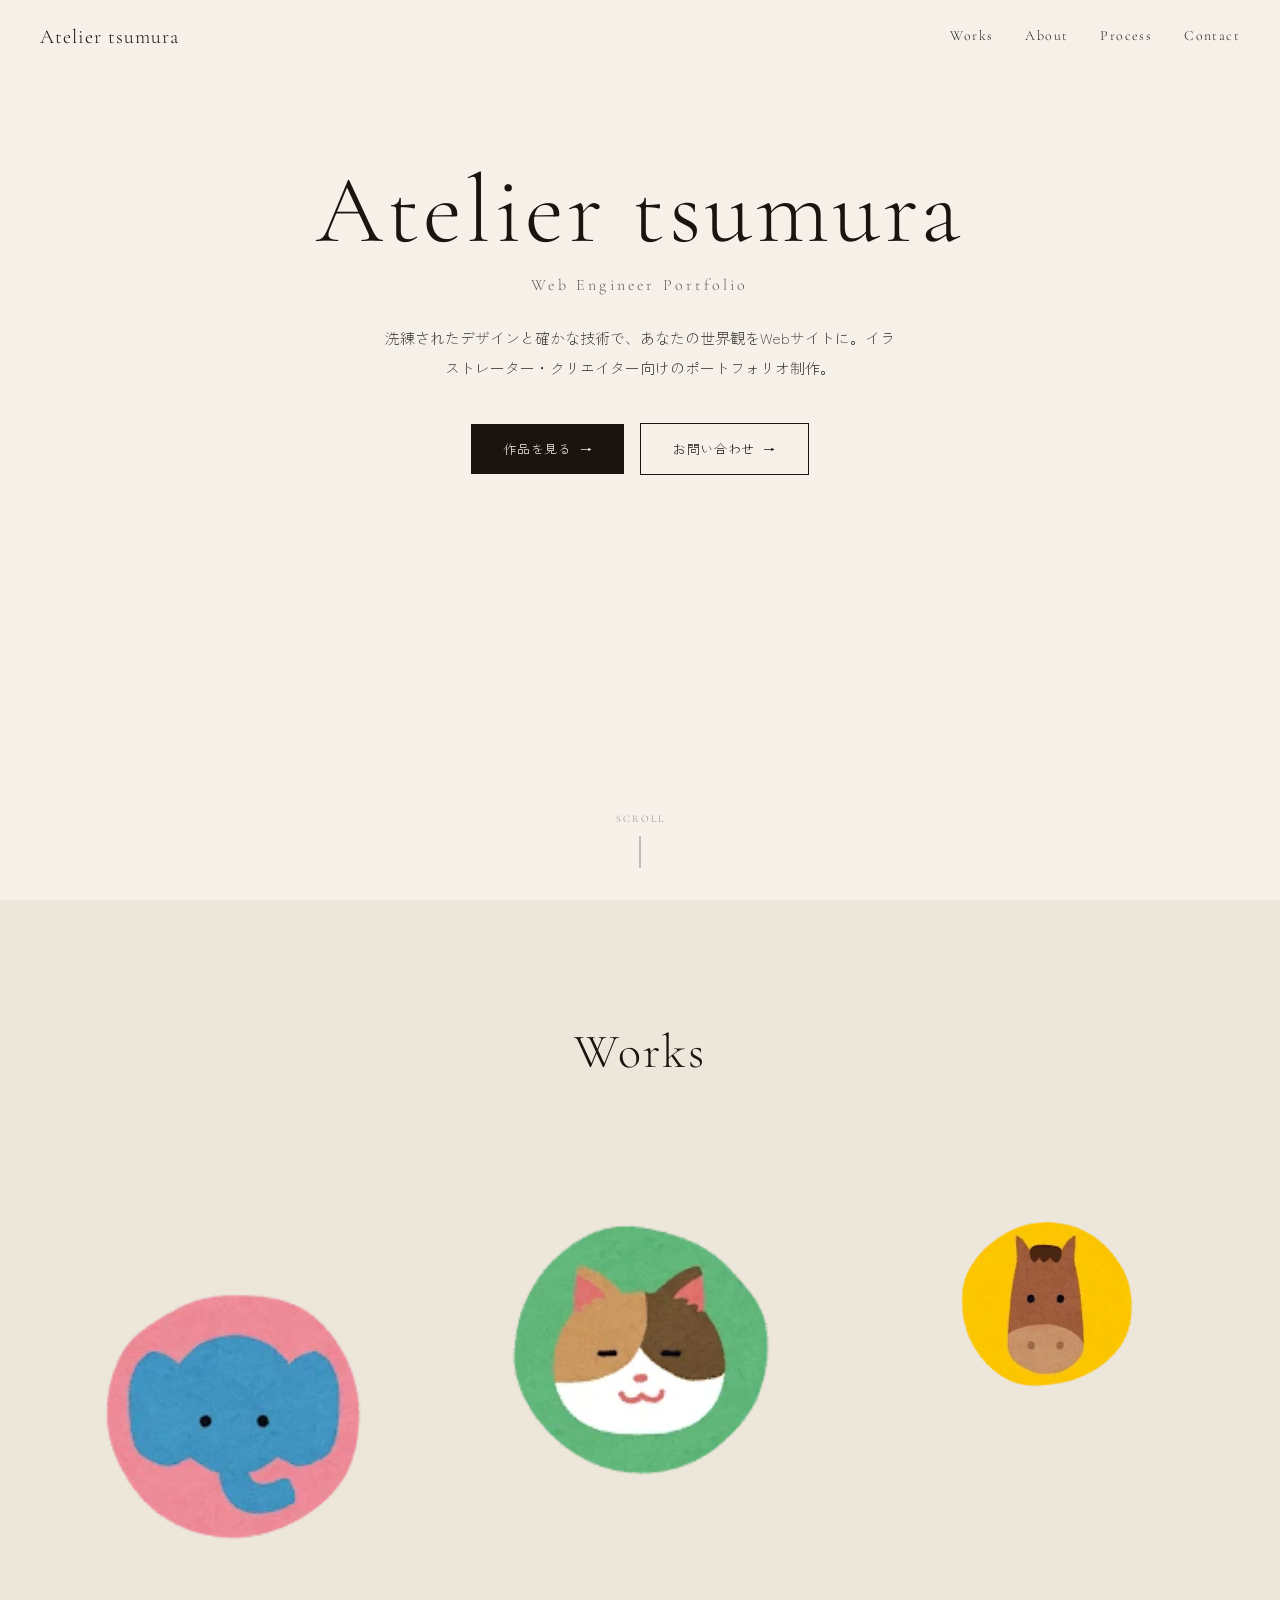
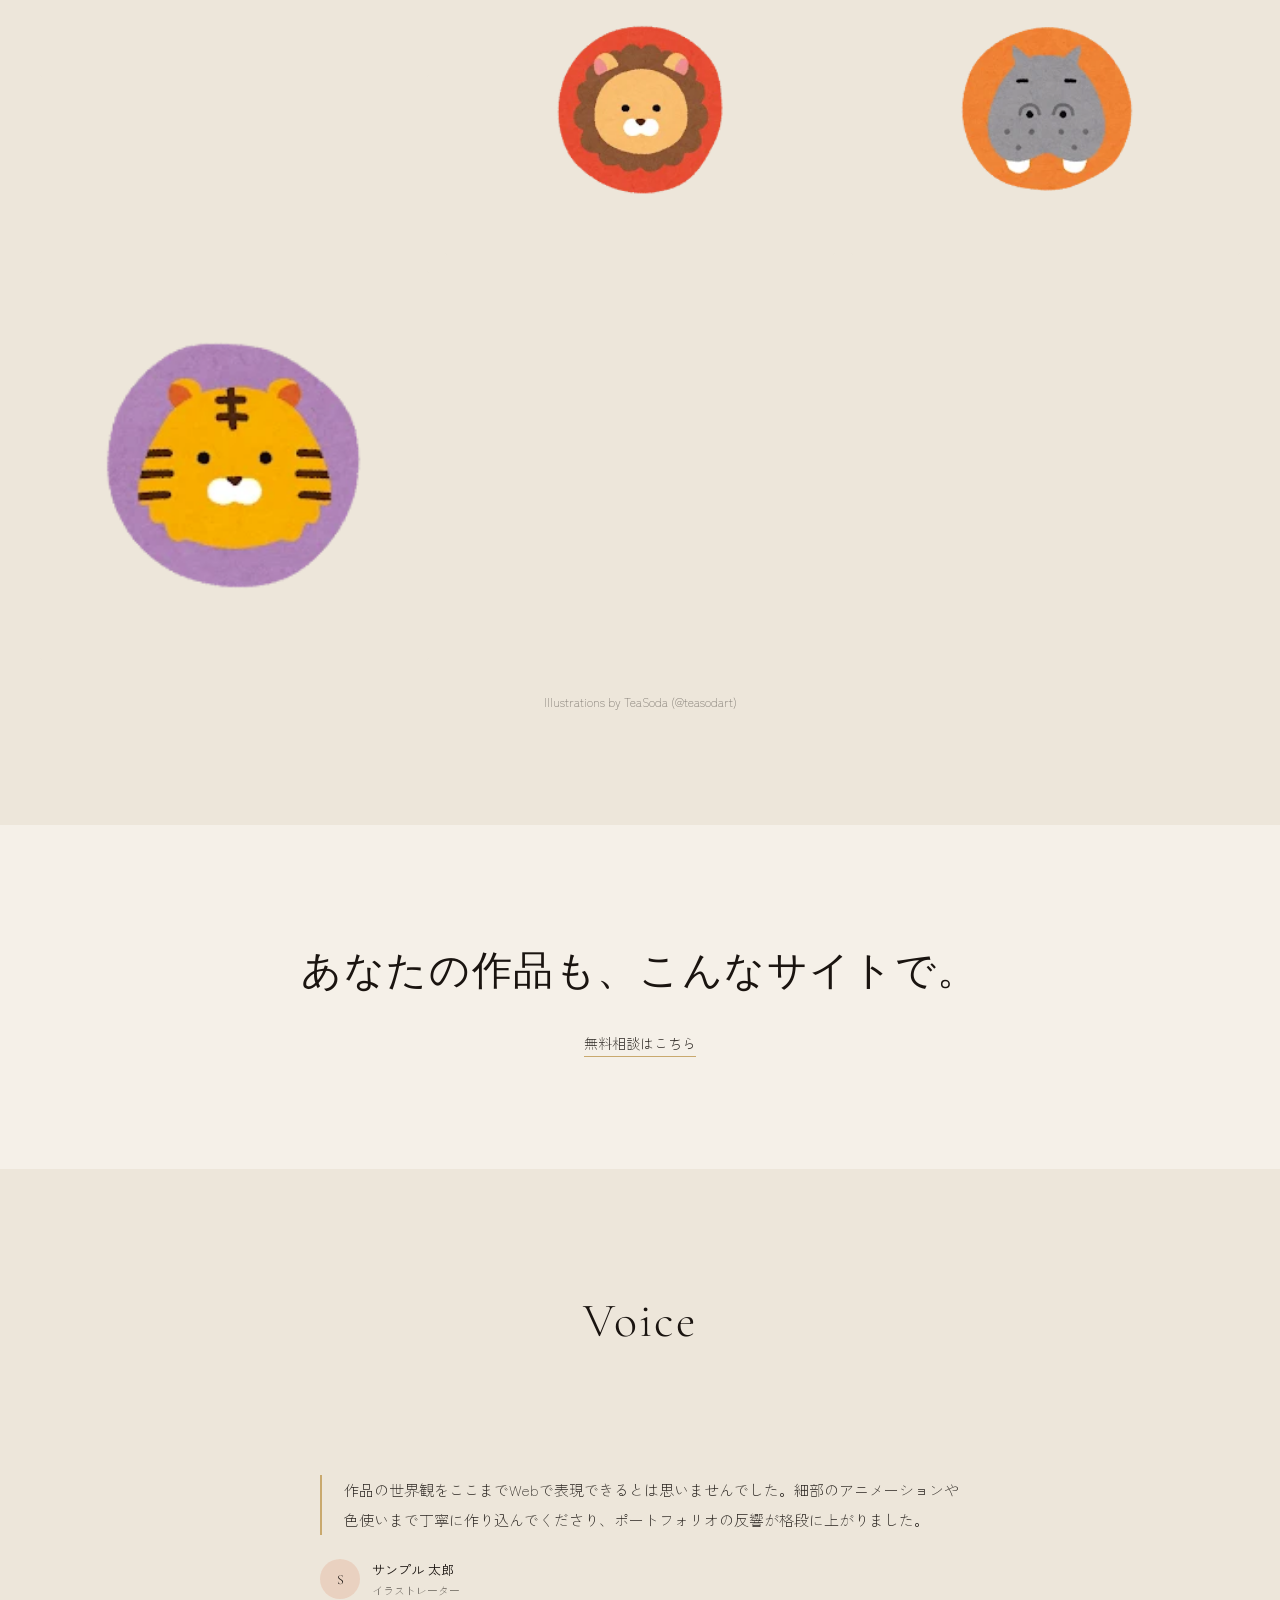
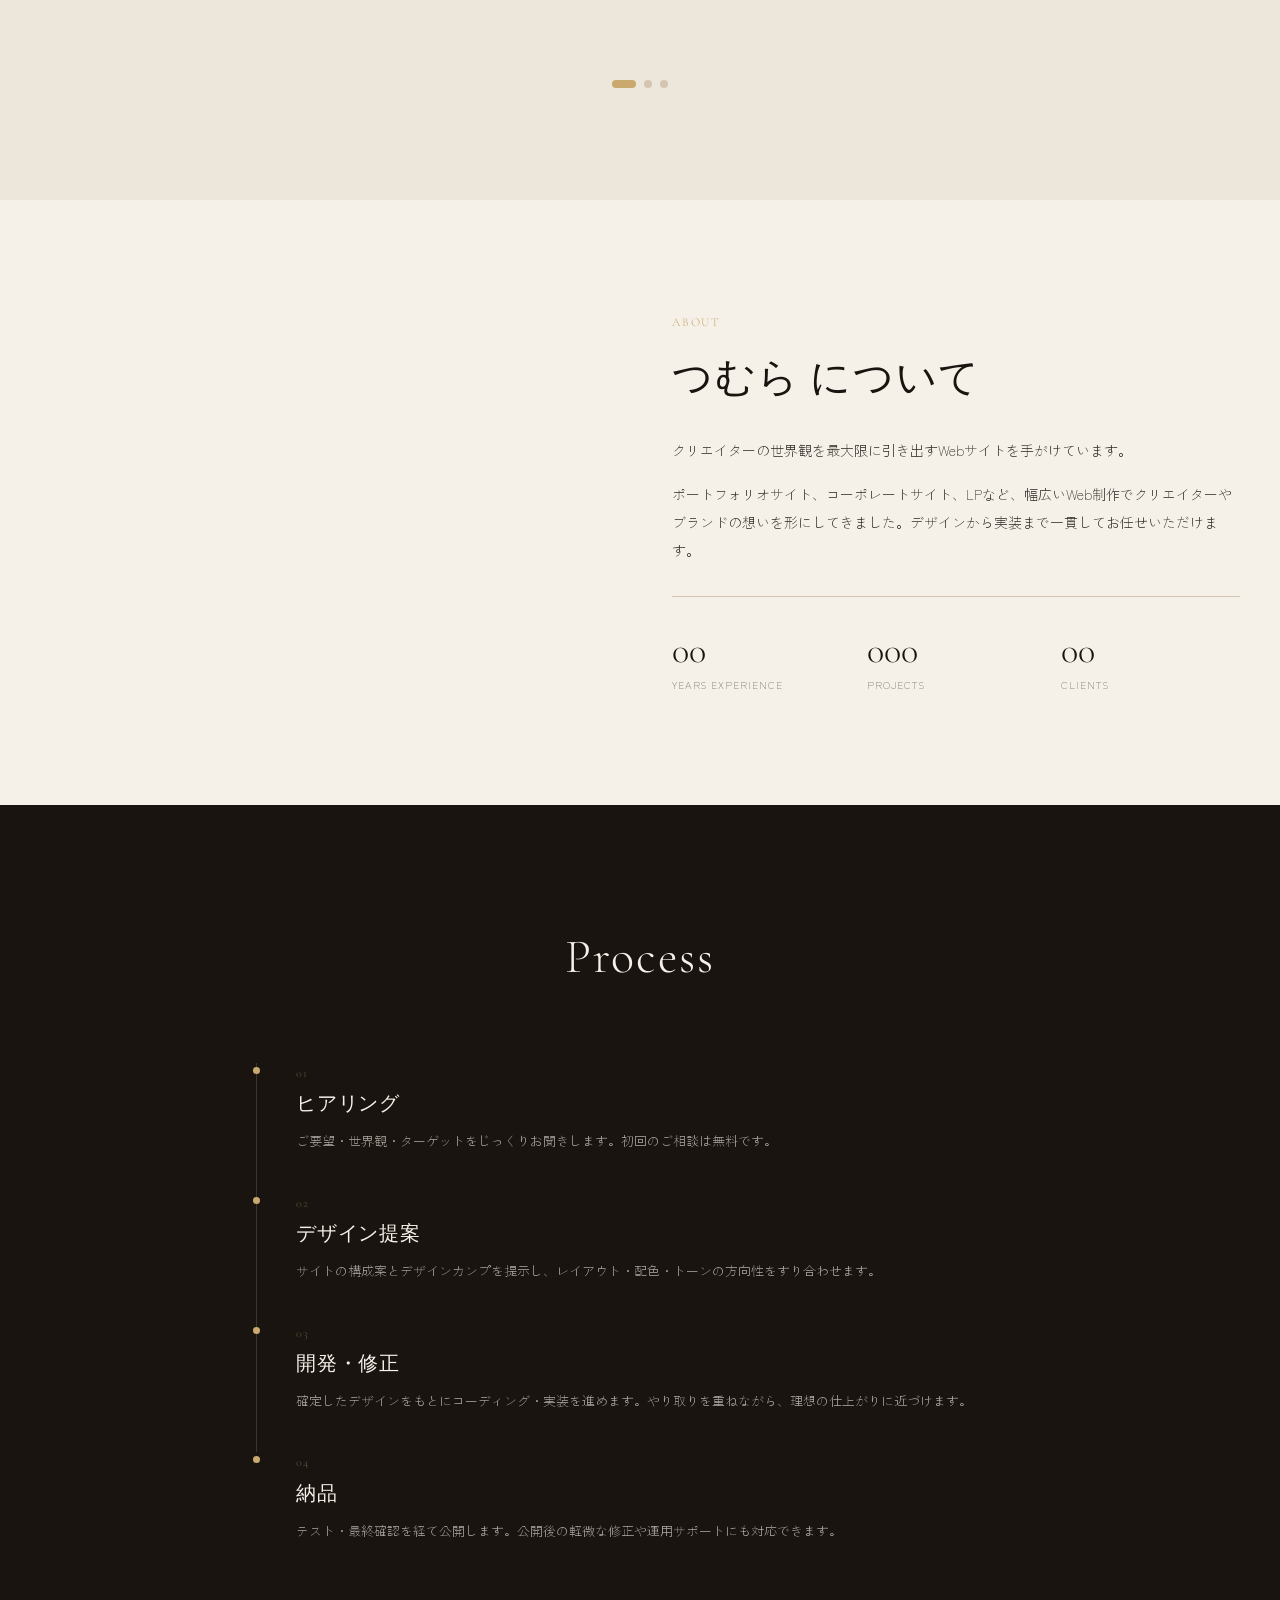
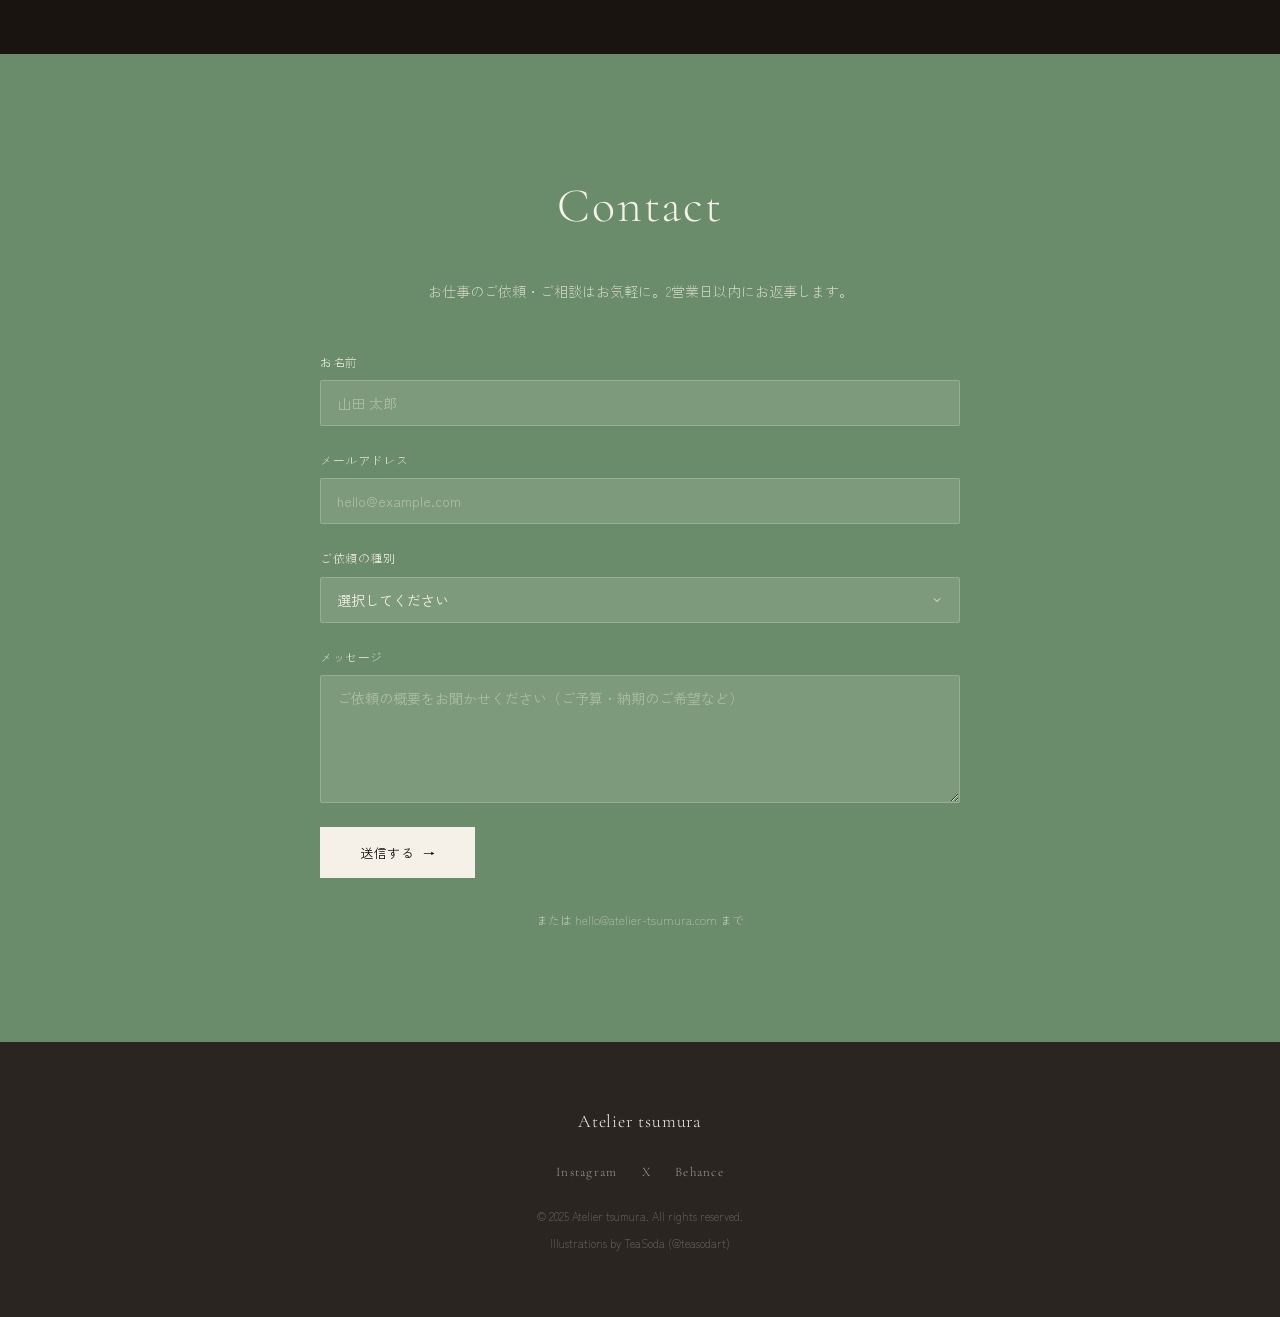
==== sites/atelier-tsumura/index.html @ ee9b73f9 "Replace images with animal illustrations and improve cursor visibility - Rename all images with anim" ====
<!DOCTYPE html>
<html lang="ja">
<head>
  <meta charset="UTF-8">
  <meta name="viewport" content="width=device-width, initial-scale=1.0">
  <title>Atelier tsumura | Web Engineer つむら ポートフォリオ</title>
  <meta name="description" content="洗練されたデザインと確かな技術で、あなたの世界観をWebサイトに。イラストレーター・クリエイター向けのポートフォリオサイト制作。">
  <link rel="stylesheet" href="css/style.css">
  <link rel="stylesheet" href="css/animations.css">
</head>
<body>

  <!-- ========================================
       Custom Cursor
       ======================================== -->
  <div class="custom-cursor default" id="customCursor" aria-hidden="true">
    <span class="custom-cursor-text" id="cursorText"></span>
  </div>

  <!-- ========================================
       Header
       ======================================== -->
  <header class="header" id="header">
    <div class="header-inner">
      <a href="#" class="header-logo magnetic-btn">Atelier tsumura</a>

      <nav class="header-nav" aria-label="メインナビゲーション">
        <a href="#works" class="nav-link magnetic-btn">Works</a>
        <a href="#about" class="nav-link magnetic-btn">About</a>
        <a href="#process" class="nav-link magnetic-btn">Process</a>
        <a href="#contact" class="nav-link magnetic-btn">Contact</a>
      </nav>

      <button class="mobile-menu-btn" id="mobileMenuBtn" aria-label="メニューを開く" aria-expanded="false">
        <span></span>
        <span></span>
        <span></span>
      </button>
    </div>

    <div class="scroll-progress" id="scrollProgress"></div>
  </header>

  <!-- Mobile Menu -->
  <div class="mobile-menu" id="mobileMenu" role="dialog" aria-label="モバイルメニュー">
    <a href="#works" class="mobile-menu-link">Works</a>
    <a href="#about" class="mobile-menu-link">About</a>
    <a href="#process" class="mobile-menu-link">Process</a>
    <a href="#contact" class="mobile-menu-link">Contact</a>
  </div>

  <!-- ========================================
       Main Content
       ======================================== -->
  <main>

    <!-- Hero Section -->
    <section class="hero" id="hero">
      <div class="hero-content">
        <h1 class="hero-title split-text" data-split="char">Atelier tsumura</h1>
        <p class="hero-subtitle scroll-reveal reveal-up" data-delay="200">Web Engineer Portfolio</p>
        <p class="hero-description scroll-reveal reveal-up" data-delay="300">
          洗練されたデザインと確かな技術で、あなたの世界観をWebサイトに。イラストレーター・クリエイター向けのポートフォリオ制作。
        </p>
        <div class="hero-cta scroll-reveal reveal-up" data-delay="400">
          <a href="#works" class="btn-primary magnetic-btn">
            <span>作品を見る</span>
            <span class="btn-arrow">→</span>
          </a>
          <a href="#contact" class="btn-secondary magnetic-btn">
            <span>お問い合わせ</span>
            <span class="btn-arrow">→</span>
          </a>
        </div>
      </div>

      <div class="hero-grid">
        <div class="hero-grid-item curtain-reveal" data-parallax="-0.15">
          <div class="curtain"></div>
          <img src="images/animal_hitoyasumi.webp" alt="ぶた" width="600" height="800" fetchpriority="high">
        </div>
        <div class="hero-grid-item curtain-reveal" data-parallax="0.1">
          <div class="curtain"></div>
          <img src="images/animal_embu.webp" alt="くま" width="600" height="600" fetchpriority="high">
        </div>
        <div class="hero-grid-item curtain-reveal" data-parallax="0.1">
          <div class="curtain"></div>
          <img src="images/animal_tomare.webp" alt="いぬ" width="600" height="600" loading="lazy" decoding="async">
        </div>
        <div class="hero-grid-item curtain-reveal" data-parallax="-0.15">
          <div class="curtain"></div>
          <img src="images/animal_aglaonema.webp" alt="ねこ" width="600" height="800" loading="lazy" decoding="async">
        </div>
      </div>

      <div class="scroll-indicator" aria-hidden="true">
        <span class="scroll-indicator-text">Scroll</span>
        <div class="scroll-indicator-line"></div>
      </div>
    </section>

    <!-- Works Section -->
    <section class="works" id="works">
      <div class="works-inner">
        <h2 class="section-title split-text" data-split="char">Works</h2>

        <div class="works-grid">
          <div class="work-card scroll-reveal reveal-up" data-cursor="View" data-work="zou">
            <img class="work-card-image" src="images/animal_akahata.webp" alt="ぞう - イラスト" width="600" height="800" loading="lazy" decoding="async">
            <div class="work-card-overlay">
              <h3 class="work-card-title">ぞう</h3>
              <p class="work-card-category">イラスト</p>
            </div>
          </div>

          <div class="work-card scroll-reveal reveal-up" data-delay="100" data-cursor="View" data-work="neko">
            <img class="work-card-image" src="images/animal_aglaonema.webp" alt="ねこ - イラスト" width="600" height="600" loading="lazy" decoding="async">
            <div class="work-card-overlay">
              <h3 class="work-card-title">ねこ</h3>
              <p class="work-card-category">イラスト</p>
            </div>
          </div>

          <div class="work-card scroll-reveal reveal-up" data-delay="200" data-cursor="View" data-work="uma">
            <img class="work-card-image" src="images/animal_unplugged.webp" alt="うま - イラスト" width="600" height="600" loading="lazy" decoding="async">
            <div class="work-card-overlay">
              <h3 class="work-card-title">うま</h3>
              <p class="work-card-category">イラスト</p>
            </div>
          </div>

          <div class="work-card scroll-reveal reveal-up" data-delay="100" data-cursor="View" data-work="lion">
            <img class="work-card-image" src="images/animal_guitar-crash.webp" alt="ライオン - イラスト" width="800" height="600" loading="lazy" decoding="async">
            <div class="work-card-overlay">
              <h3 class="work-card-title">ライオン</h3>
              <p class="work-card-category">イラスト</p>
            </div>
          </div>

          <div class="work-card scroll-reveal reveal-up" data-delay="200" data-cursor="View" data-work="kaba">
            <img class="work-card-image" src="images/animal_kumorinochi.webp" alt="かば - イラスト" width="800" height="600" loading="lazy" decoding="async">
            <div class="work-card-overlay">
              <h3 class="work-card-title">かば</h3>
              <p class="work-card-category">イラスト</p>
            </div>
          </div>

          <div class="work-card scroll-reveal reveal-up" data-delay="300" data-cursor="View" data-work="tora">
            <img class="work-card-image" src="images/animal_koiwazurai.webp" alt="とら - イラスト" width="600" height="600" loading="lazy" decoding="async">
            <div class="work-card-overlay">
              <h3 class="work-card-title">とら</h3>
              <p class="work-card-category">イラスト</p>
            </div>
          </div>
        </div>

        <p class="works-credit">
          Illustrations by <a href="https://x.com/teasodart" target="_blank" rel="noopener noreferrer">TeaSoda (@teasodart)</a>
        </p>
      </div>
    </section>

    <!-- Inline CTA -->
    <section class="inline-cta">
      <div class="parallax-element" data-parallax="-0.1">
        <p class="inline-cta-text split-text" data-split="char">あなたの作品も、こんなサイトで。</p>
        <a href="#contact" class="inline-cta-link magnetic-btn">無料相談はこちら</a>
      </div>
    </section>

    <!-- Testimonials Section -->
    <section class="testimonials">
      <div class="testimonials-inner">
        <h2 class="section-title split-text" data-split="char">Voice</h2>

        <div class="testimonials-carousel" role="tablist" aria-label="お客さまの声">
          <div class="testimonials-track" id="testimonialsTrack">

            <div class="testimonial-slide" role="tabpanel">
              <div class="testimonial-card">
                <blockquote class="testimonial-quote">
                  作品の世界観をここまでWebで表現できるとは思いませんでした。細部のアニメーションや色使いまで丁寧に作り込んでくださり、ポートフォリオの反響が格段に上がりました。
                </blockquote>
                <div class="testimonial-author">
                  <div class="testimonial-avatar blush">S</div>
                  <div>
                    <p class="testimonial-name">サンプル 太郎</p>
                    <p class="testimonial-role">イラストレーター</p>
                  </div>
                </div>
              </div>
            </div>

            <div class="testimonial-slide" role="tabpanel">
              <div class="testimonial-card">
                <blockquote class="testimonial-quote">
                  こちらの漠然としたイメージを汲み取って、期待以上のサイトに仕上げていただきました。公開後すぐにSNSで話題になり、新規のお仕事の問い合わせが増えました。
                </blockquote>
                <div class="testimonial-author">
                  <div class="testimonial-avatar sage">S</div>
                  <div>
                    <p class="testimonial-name">サンプル 花子</p>
                    <p class="testimonial-role">デザイナー</p>
                  </div>
                </div>
              </div>
            </div>

            <div class="testimonial-slide" role="tabpanel">
              <div class="testimonial-card">
                <blockquote class="testimonial-quote">
                  技術的なことがわからない私にも、わかりやすく丁寧に進めてくださいました。レスポンシブ対応やSEOまで考慮されていて、安心してお任せできました。
                </blockquote>
                <div class="testimonial-author">
                  <div class="testimonial-avatar dust">S</div>
                  <div>
                    <p class="testimonial-name">サンプル 次郎</p>
                    <p class="testimonial-role">イラストレーター</p>
                  </div>
                </div>
              </div>
            </div>

          </div>
        </div>

        <div class="testimonials-dots" id="testimonialsDots">
          <button class="testimonials-dot active" data-index="0" aria-label="スライド 1"></button>
          <button class="testimonials-dot" data-index="1" aria-label="スライド 2"></button>
          <button class="testimonials-dot" data-index="2" aria-label="スライド 3"></button>
        </div>
      </div>
    </section>

    <!-- About Section -->
    <section class="about" id="about">
      <div class="about-inner">
        <div class="about-image-wrapper curtain-reveal">
          <div class="curtain"></div>
          <img src="images/animal_hitoyasumi.webp" alt="ぶた - プロフィール" width="600" height="800" loading="lazy" decoding="async">
        </div>

        <div class="about-text-content">
          <p class="about-label scroll-reveal reveal-up">About</p>
          <h2 class="about-heading split-text" data-split="char">つむら について</h2>
          <p class="about-text scroll-reveal reveal-up" data-delay="100">
            クリエイターの世界観を最大限に引き出すWebサイトを手がけています。
          </p>
          <p class="about-text scroll-reveal reveal-up" data-delay="200">
            ポートフォリオサイト、コーポレートサイト、LPなど、幅広いWeb制作でクリエイターやブランドの想いを形にしてきました。デザインから実装まで一貫してお任せいただけます。
          </p>

          <div class="about-stats scroll-reveal reveal-up" data-delay="300">
            <div class="stat">
              <p class="stat-number" data-count="8">00</p>
              <p class="stat-label">Years Experience</p>
            </div>
            <div class="stat">
              <p class="stat-number" data-count="140" data-suffix="+">000</p>
              <p class="stat-label">Projects</p>
            </div>
            <div class="stat">
              <p class="stat-number" data-count="30" data-suffix="+">00</p>
              <p class="stat-label">Clients</p>
            </div>
          </div>
        </div>
      </div>
    </section>

    <!-- Process Section -->
    <section class="process" id="process">
      <div class="process-inner">
        <h2 class="section-title split-text" data-split="char">Process</h2>

        <div class="process-timeline">
          <div class="process-step">
            <p class="process-step-number">01</p>
            <h3 class="process-step-title">ヒアリング</h3>
            <p class="process-step-text">ご要望・世界観・ターゲットをじっくりお聞きします。初回のご相談は無料です。</p>
          </div>

          <div class="process-step">
            <p class="process-step-number">02</p>
            <h3 class="process-step-title">デザイン提案</h3>
            <p class="process-step-text">サイトの構成案とデザインカンプを提示し、レイアウト・配色・トーンの方向性をすり合わせます。</p>
          </div>

          <div class="process-step">
            <p class="process-step-number">03</p>
            <h3 class="process-step-title">開発・修正</h3>
            <p class="process-step-text">確定したデザインをもとにコーディング・実装を進めます。やり取りを重ねながら、理想の仕上がりに近づけます。</p>
          </div>

          <div class="process-step">
            <p class="process-step-number">04</p>
            <h3 class="process-step-title">納品</h3>
            <p class="process-step-text">テスト・最終確認を経て公開します。公開後の軽微な修正や運用サポートにも対応できます。</p>
          </div>
        </div>
      </div>
    </section>

    <!-- Contact Section -->
    <section class="contact" id="contact">
      <div class="contact-inner">
        <h2 class="section-title split-text" data-split="char">Contact</h2>
        <p class="contact-subtitle scroll-reveal reveal-up">
          お仕事のご依頼・ご相談はお気軽に。2営業日以内にお返事します。
        </p>

        <form class="contact-form" id="contactForm" novalidate>
          <div class="form-group">
            <label class="form-label" for="name">お名前</label>
            <input class="form-input" type="text" id="name" name="name" placeholder="山田 太郎" required>
            <span class="form-error">お名前を入力してください</span>
          </div>

          <div class="form-group">
            <label class="form-label" for="email">メールアドレス</label>
            <input class="form-input" type="email" id="email" name="email" placeholder="hello@example.com" required>
            <span class="form-error">正しいメールアドレスを入力してください</span>
          </div>

          <div class="form-group">
            <label class="form-label" for="service">ご依頼の種別</label>
            <select class="form-select" id="service" name="service">
              <option value="">選択してください</option>
              <option value="portfolio">ポートフォリオサイト</option>
              <option value="corporate">コーポレートサイト</option>
              <option value="lp">LP制作</option>
              <option value="ec">ECサイト</option>
              <option value="renewal">既存サイトのリニューアル</option>
              <option value="other">その他</option>
            </select>
          </div>

          <div class="form-group">
            <label class="form-label" for="message">メッセージ</label>
            <textarea class="form-textarea" id="message" name="message" rows="5" placeholder="ご依頼の概要をお聞かせください（ご予算・納期のご希望など）"></textarea>
          </div>

          <button type="submit" class="form-submit magnetic-btn">
            <span>送信する</span>
            <span class="btn-arrow">→</span>
          </button>
        </form>

        <div class="form-success" id="formSuccess">
          <div class="form-success-icon">✓</div>
          <p class="form-success-title">ありがとうございます</p>
          <p class="form-success-text">メッセージを受け付けました。2営業日以内にご連絡いたします。</p>
        </div>

        <p class="contact-email">
          または <a href="mailto:hello@atelier-tsumura.com">hello@atelier-tsumura.com</a> まで
        </p>
      </div>
    </section>

  </main>

  <!-- ========================================
       Footer
       ======================================== -->
  <footer class="footer">
    <div class="footer-inner">
      <a href="#" class="footer-logo magnetic-btn">Atelier tsumura</a>

      <div class="footer-social">
        <a href="#" class="footer-social-link magnetic-btn" target="_blank" rel="noopener noreferrer">Instagram</a>
        <a href="#" class="footer-social-link magnetic-btn" target="_blank" rel="noopener noreferrer">X</a>
        <a href="#" class="footer-social-link magnetic-btn" target="_blank" rel="noopener noreferrer">Behance</a>
      </div>

      <div class="footer-bottom">
        <p>&copy; 2025 Atelier tsumura. All rights reserved.</p>
        <p class="footer-credit">Illustrations by <a href="https://x.com/teasodart" target="_blank" rel="noopener noreferrer">TeaSoda (@teasodart)</a></p>
      </div>
    </div>
  </footer>

  <!-- ========================================
       Mobile CTA
       ======================================== -->
  <div class="mobile-cta" id="mobileCta">
    <a href="#contact" class="mobile-cta-btn magnetic-btn">
      <span>相談する</span>
      <span class="btn-arrow">→</span>
    </a>
  </div>

  <!-- ========================================
       Lightbox Modal
       ======================================== -->
  <div class="lightbox" id="lightbox" role="dialog" aria-label="画像プレビュー" aria-hidden="true">
    <div class="lightbox-content">
      <button class="lightbox-close" id="lightboxClose" aria-label="閉じる">&times;</button>
      <img class="lightbox-image" id="lightboxImage" src="" alt="">
      <p class="lightbox-caption" id="lightboxCaption"></p>
    </div>
  </div>

  <!-- Scripts -->
  <script src="js/animations.js"></script>
  <script src="js/main.js"></script>
</body>
</html>
---- sites/atelier-tsumura/css/style.css ----
@import url('https://fonts.googleapis.com/css2?family=Cormorant+Garamond:ital,wght@0,300;0,400;0,600;1,300;1,400&family=Zen+Kaku+Gothic+New:wght@300;400&display=swap');

/* ========================================
   CSS Custom Properties
   ======================================== */
:root {
  --color-cream: #F5F0E8;
  --color-whisper: #EDE6DA;
  --color-ink: #1A1410;
  --color-charcoal: #2A2520;
  --color-blush: #E8C4B0;
  --color-sage: #6B8C6A;
  --color-gold: #C9A96E;
  --color-dust: #D4C5B0;

  --font-cormorant: 'Cormorant Garamond', serif;
  --font-zen: 'Zen Kaku Gothic New', sans-serif;
}

/* ========================================
   Reset & Base
   ======================================== */
*,
*::before,
*::after {
  margin: 0;
  padding: 0;
  box-sizing: border-box;
}

html {
  scroll-behavior: smooth;
  cursor: none;
}

body {
  font-family: var(--font-zen);
  font-weight: 300;
  color: var(--color-ink);
  background-color: var(--color-cream);
  line-height: 1.7;
  overflow-x: hidden;
  cursor: none;
  -webkit-font-smoothing: antialiased;
  -moz-osx-font-smoothing: grayscale;
}

img {
  max-width: 100%;
  height: auto;
  display: block;
}

a {
  color: inherit;
  text-decoration: none;
}

button {
  border: none;
  background: none;
  cursor: none;
  font-family: inherit;
}

ul, ol {
  list-style: none;
}

::selection {
  background-color: var(--color-blush);
}

/* Scrollbar */
::-webkit-scrollbar {
  width: 6px;
}
::-webkit-scrollbar-track {
  background: var(--color-cream);
}
::-webkit-scrollbar-thumb {
  background: var(--color-dust);
  border-radius: 3px;
}
::-webkit-scrollbar-thumb:hover {
  background: var(--color-gold);
}

/* Focus */
*:focus-visible {
  outline: 2px solid var(--color-gold);
  outline-offset: 2px;
}

/* ========================================
   Header
   ======================================== */
.header {
  position: fixed;
  top: 0;
  left: 0;
  right: 0;
  z-index: 50;
  transition: background-color 0.3s ease, backdrop-filter 0.3s ease;
  padding: 1rem 1.5rem;
}

@media (min-width: 768px) {
  .header {
    padding: 1.25rem 2.5rem;
  }
}

.header.scrolled {
  background-color: rgba(245, 240, 232, 0.8);
  backdrop-filter: blur(12px);
  -webkit-backdrop-filter: blur(12px);
}

.header-inner {
  max-width: 1280px;
  margin: 0 auto;
  display: flex;
  align-items: center;
  justify-content: space-between;
}

.header-logo {
  font-family: var(--font-cormorant);
  font-size: 1.25rem;
  font-weight: 300;
  letter-spacing: 0.05em;
  color: var(--color-ink);
}

/* Desktop Nav */
.header-nav {
  display: none;
}

@media (min-width: 768px) {
  .header-nav {
    display: flex;
    align-items: center;
    gap: 2rem;
  }
}

.nav-link {
  font-family: var(--font-cormorant);
  font-size: 0.875rem;
  letter-spacing: 0.1em;
  color: var(--color-charcoal);
  position: relative;
  padding-bottom: 2px;
}

.nav-link::after {
  content: '';
  position: absolute;
  bottom: 0;
  left: 0;
  width: 100%;
  height: 1px;
  background-color: var(--color-gold);
  transform: scaleX(0);
  transform-origin: right;
  transition: transform 0.3s ease;
}

.nav-link:hover::after {
  transform: scaleX(1);
  transform-origin: left;
}

/* Mobile Menu Button */
.mobile-menu-btn {
  display: flex;
  flex-direction: column;
  gap: 5px;
  width: 24px;
  padding: 4px 0;
  z-index: 60;
}

@media (min-width: 768px) {
  .mobile-menu-btn {
    display: none;
  }
}

.mobile-menu-btn span {
  display: block;
  width: 100%;
  height: 1px;
  background-color: var(--color-ink);
  transition: transform 0.3s ease, opacity 0.3s ease;
}

.mobile-menu-btn.active span:nth-child(1) {
  transform: translateY(6px) rotate(45deg);
}

.mobile-menu-btn.active span:nth-child(2) {
  opacity: 0;
}

.mobile-menu-btn.active span:nth-child(3) {
  transform: translateY(-6px) rotate(-45deg);
}

/* Mobile Menu Overlay */
.mobile-menu {
  position: fixed;
  inset: 0;
  background-color: var(--color-ink);
  z-index: 55;
  display: flex;
  flex-direction: column;
  align-items: center;
  justify-content: center;
  gap: 2rem;
  opacity: 0;
  visibility: hidden;
  transition: opacity 0.4s ease, visibility 0.4s ease;
}

.mobile-menu.active {
  opacity: 1;
  visibility: visible;
}

.mobile-menu-link {
  font-family: var(--font-cormorant);
  font-size: 1.5rem;
  color: var(--color-cream);
  letter-spacing: 0.1em;
  opacity: 0;
  transform: translateY(20px);
  transition: opacity 0.4s ease, transform 0.4s ease, color 0.3s ease;
}

.mobile-menu.active .mobile-menu-link {
  opacity: 1;
  transform: translateY(0);
}

.mobile-menu.active .mobile-menu-link:nth-child(1) { transition-delay: 0.1s; }
.mobile-menu.active .mobile-menu-link:nth-child(2) { transition-delay: 0.2s; }
.mobile-menu.active .mobile-menu-link:nth-child(3) { transition-delay: 0.3s; }
.mobile-menu.active .mobile-menu-link:nth-child(4) { transition-delay: 0.4s; }

.mobile-menu-link:hover {
  color: var(--color-gold);
}

/* Scroll Progress Bar */
.scroll-progress {
  position: absolute;
  bottom: 0;
  left: 0;
  height: 1px;
  background-color: var(--color-gold);
  transform-origin: left;
  transform: scaleX(0);
  width: 100%;
  transition: transform 0.1s linear;
}

/* ========================================
   Hero Section
   ======================================== */
.hero {
  position: relative;
  min-height: 100vh;
  display: flex;
  flex-direction: column;
  align-items: center;
  justify-content: center;
  padding: 6rem 1.5rem 3rem;
  overflow: hidden;
  background-color: var(--color-cream);
}

@media (min-width: 768px) {
  .hero {
    padding: 8rem 2.5rem 4rem;
  }
}

.hero-content {
  position: relative;
  z-index: 10;
  text-align: center;
  max-width: 1280px;
  width: 100%;
}

.hero-title {
  font-family: var(--font-cormorant);
  font-weight: 300;
  font-size: clamp(2.5rem, 8vw, 6rem);
  letter-spacing: 0.04em;
  line-height: 1.1;
  color: var(--color-ink);
  margin-bottom: 0.5rem;
  overflow: hidden;
}

.hero-subtitle {
  font-family: var(--font-cormorant);
  font-size: clamp(0.75rem, 2vw, 1rem);
  letter-spacing: 0.2em;
  color: var(--color-charcoal);
  opacity: 0.7;
  margin-bottom: 1.5rem;
}

.hero-description {
  font-size: 0.875rem;
  line-height: 2;
  color: var(--color-charcoal);
  max-width: 32rem;
  margin: 0 auto 2.5rem;
}

@media (min-width: 768px) {
  .hero-description {
    font-size: 0.9375rem;
  }
}

/* Hero CTA Buttons */
.hero-cta {
  display: flex;
  flex-direction: column;
  gap: 0.75rem;
  align-items: center;
}

@media (min-width: 640px) {
  .hero-cta {
    flex-direction: row;
    justify-content: center;
    gap: 1rem;
  }
}

.btn-primary {
  display: inline-flex;
  align-items: center;
  gap: 0.5rem;
  padding: 0.875rem 2rem;
  background-color: var(--color-ink);
  color: var(--color-cream);
  font-family: var(--font-zen);
  font-size: 0.8125rem;
  letter-spacing: 0.05em;
  transition: background-color 0.3s ease;
}

.btn-primary:hover {
  background-color: var(--color-gold);
}

.btn-secondary {
  display: inline-flex;
  align-items: center;
  gap: 0.5rem;
  padding: 0.875rem 2rem;
  border: 1px solid var(--color-ink);
  color: var(--color-ink);
  font-family: var(--font-zen);
  font-size: 0.8125rem;
  letter-spacing: 0.05em;
  transition: border-color 0.3s ease, color 0.3s ease;
}

.btn-secondary:hover {
  border-color: var(--color-gold);
  color: var(--color-gold);
}

.btn-arrow {
  font-size: 0.75rem;
  transition: transform 0.3s ease;
}

.btn-primary:hover .btn-arrow,
.btn-secondary:hover .btn-arrow {
  transform: translateX(4px);
}

/* Hero Image Grid */
.hero-grid {
  display: grid;
  grid-template-columns: repeat(2, 1fr);
  gap: 0.75rem;
  max-width: 56rem;
  margin: 3rem auto 0;
  width: 100%;
}

@media (min-width: 768px) {
  .hero-grid {
    grid-template-columns: repeat(4, 1fr);
    gap: 1rem;
  }
}

.hero-grid-item {
  position: relative;
  overflow: hidden;
  border-radius: 2px;
}

.hero-grid-item:nth-child(1),
.hero-grid-item:nth-child(4) {
  aspect-ratio: 3 / 4;
}

.hero-grid-item:nth-child(2),
.hero-grid-item:nth-child(3) {
  aspect-ratio: 1 / 1;
}

.hero-grid-item .curtain {
  position: absolute;
  inset: 0;
  background-color: var(--color-cream);
  z-index: 2;
}

.hero-grid-item img {
  width: 100%;
  height: 100%;
  object-fit: contain;
  padding: 12%;
  background-color: var(--color-whisper);
}

/* Scroll Indicator */
.scroll-indicator {
  position: absolute;
  bottom: 2rem;
  left: 50%;
  transform: translateX(-50%);
  display: flex;
  flex-direction: column;
  align-items: center;
  gap: 0.5rem;
  color: var(--color-charcoal);
  opacity: 0.5;
}

.scroll-indicator-text {
  font-family: var(--font-cormorant);
  font-size: 0.625rem;
  letter-spacing: 0.2em;
  text-transform: uppercase;
}

.scroll-indicator-line {
  width: 1px;
  height: 2rem;
  background-color: var(--color-charcoal);
  transform-origin: top;
  animation: scroll-bounce 2s ease-in-out infinite;
}

@keyframes scroll-bounce {
  0%, 100% { transform: scaleY(0.3); }
  50% { transform: scaleY(1); }
}

/* ========================================
   Works Section
   ======================================== */
.works {
  padding: 5rem 1.5rem;
  background-color: var(--color-whisper);
}

@media (min-width: 768px) {
  .works {
    padding: 7rem 2.5rem;
  }
}

.works-inner {
  max-width: 1280px;
  margin: 0 auto;
}

.section-title {
  font-family: var(--font-cormorant);
  font-weight: 300;
  font-size: clamp(2rem, 5vw, 3rem);
  letter-spacing: 0.04em;
  text-align: center;
  margin-bottom: 3rem;
  overflow: hidden;
}

@media (min-width: 768px) {
  .section-title {
    margin-bottom: 4rem;
  }
}

/* Works Grid - Masonry-like */
.works-grid {
  display: grid;
  grid-template-columns: 1fr;
  gap: 1rem;
}

@media (min-width: 768px) {
  .works-grid {
    grid-template-columns: repeat(3, 1fr);
    gap: 1rem;
  }
}

/* Work Card */
.work-card {
  position: relative;
  overflow: hidden;
  border-radius: 2px;
  cursor: none;
}

.work-card:nth-child(1) {
  aspect-ratio: 3 / 4;
}

@media (min-width: 768px) {
  .work-card:nth-child(1) {
    grid-row: span 2;
  }
}

.work-card:nth-child(2),
.work-card:nth-child(6) {
  aspect-ratio: 1 / 1;
}

.work-card:nth-child(3),
.work-card:nth-child(4) {
  aspect-ratio: 4 / 3;
}

.work-card:nth-child(5) {
  aspect-ratio: 4 / 3;
}

.work-card-image {
  width: 100%;
  height: 100%;
  object-fit: contain;
  padding: 15%;
  background-color: var(--color-whisper);
  transition: transform 0.6s cubic-bezier(0.25, 0.1, 0.25, 1);
}

.work-card:hover .work-card-image {
  transform: scale(1.08) translate(-4px, -4px);
}

.work-card-overlay {
  position: absolute;
  inset: 0;
  background: linear-gradient(to top, rgba(26, 20, 16, 0.7), transparent);
  display: flex;
  flex-direction: column;
  justify-content: flex-end;
  padding: 1.5rem;
  opacity: 0;
  transform: translateY(10%);
  transition: opacity 0.4s ease, transform 0.4s ease;
}

.work-card:hover .work-card-overlay {
  opacity: 1;
  transform: translateY(0);
}

.work-card-title {
  font-family: var(--font-cormorant);
  font-size: 1.25rem;
  color: var(--color-cream);
  letter-spacing: 0.05em;
  margin-bottom: 0.25rem;
}

.work-card-category {
  font-size: 0.75rem;
  color: var(--color-dust);
  letter-spacing: 0.05em;
}

/* Works Credit */
.works-credit {
  text-align: center;
  margin-top: 2rem;
  font-size: 0.75rem;
  color: var(--color-charcoal);
  opacity: 0.6;
}

.works-credit a {
  color: var(--color-charcoal);
  transition: color 0.3s ease;
}

.works-credit a:hover {
  color: var(--color-gold);
}

/* ========================================
   Lightbox
   ======================================== */
.lightbox {
  position: fixed;
  inset: 0;
  z-index: 100;
  display: flex;
  align-items: center;
  justify-content: center;
  background-color: rgba(26, 20, 16, 0.9);
  backdrop-filter: blur(4px);
  -webkit-backdrop-filter: blur(4px);
  opacity: 0;
  visibility: hidden;
  transition: opacity 0.3s ease, visibility 0.3s ease;
}

.lightbox.active {
  opacity: 1;
  visibility: visible;
}

.lightbox-content {
  position: relative;
  max-width: 90vw;
  max-height: 85vh;
  transform: scale(0.92);
  transition: transform 0.3s ease;
}

.lightbox.active .lightbox-content {
  transform: scale(1);
}

.lightbox-image {
  max-width: 100%;
  max-height: 80vh;
  object-fit: contain;
}

.lightbox-caption {
  text-align: center;
  margin-top: 1rem;
  font-family: var(--font-cormorant);
  font-size: 1rem;
  color: var(--color-cream);
  letter-spacing: 0.05em;
}

.lightbox-close {
  position: absolute;
  top: -2.5rem;
  right: 0;
  color: var(--color-cream);
  font-size: 1.5rem;
  opacity: 0.7;
  transition: opacity 0.3s ease;
  cursor: none;
}

.lightbox-close:hover {
  opacity: 1;
}

/* ========================================
   Inline CTA Section
   ======================================== */
.inline-cta {
  padding: 5rem 1.5rem;
  text-align: center;
  background-color: var(--color-cream);
}

@media (min-width: 768px) {
  .inline-cta {
    padding: 7rem 2.5rem;
  }
}

.inline-cta-text {
  font-family: var(--font-cormorant);
  font-weight: 300;
  font-size: clamp(1.5rem, 4vw, 2.5rem);
  letter-spacing: 0.04em;
  color: var(--color-ink);
  margin-bottom: 1.5rem;
  overflow: hidden;
}

.inline-cta-link {
  display: inline-block;
  font-size: 0.875rem;
  color: var(--color-charcoal);
  position: relative;
  padding-bottom: 2px;
}

.inline-cta-link::after {
  content: '';
  position: absolute;
  bottom: 0;
  left: 0;
  width: 100%;
  height: 1px;
  background-color: var(--color-gold);
  transform: scaleX(1);
  transform-origin: left;
  transition: transform 0.3s ease;
}

.inline-cta-link:hover {
  color: var(--color-ink);
}

.inline-cta-link:hover::after {
  transform: scaleX(1);
  transform-origin: right;
}

/* ========================================
   Testimonials Section
   ======================================== */
.testimonials {
  padding: 5rem 1.5rem;
  background-color: var(--color-whisper);
  overflow: hidden;
}

@media (min-width: 768px) {
  .testimonials {
    padding: 7rem 2.5rem;
  }
}

.testimonials-inner {
  max-width: 48rem;
  margin: 0 auto;
}

.testimonials-carousel {
  position: relative;
  overflow: hidden;
}

.testimonials-track {
  display: flex;
  transition: transform 0.5s cubic-bezier(0.25, 0.1, 0.25, 1);
}

.testimonial-slide {
  flex: 0 0 100%;
  padding: 0 1rem;
}

.testimonial-card {
  padding: 2rem;
}

@media (min-width: 768px) {
  .testimonial-card {
    padding: 3rem;
  }
}

.testimonial-quote {
  font-size: 0.9375rem;
  line-height: 2;
  color: var(--color-charcoal);
  margin-bottom: 1.5rem;
  position: relative;
  padding-left: 1.5rem;
}

.testimonial-quote::before {
  content: '';
  position: absolute;
  left: 0;
  top: 0;
  bottom: 0;
  width: 2px;
  background-color: var(--color-gold);
}

.testimonial-author {
  display: flex;
  align-items: center;
  gap: 0.75rem;
}

.testimonial-avatar {
  width: 2.5rem;
  height: 2.5rem;
  border-radius: 50%;
  display: flex;
  align-items: center;
  justify-content: center;
  font-family: var(--font-cormorant);
  font-size: 0.875rem;
  color: var(--color-ink);
}

.testimonial-avatar.blush { background-color: rgba(232, 196, 176, 0.6); }
.testimonial-avatar.sage { background-color: rgba(107, 140, 106, 0.4); }
.testimonial-avatar.dust { background-color: rgba(212, 197, 176, 0.7); }

.testimonial-name {
  font-size: 0.8125rem;
  font-weight: 400;
  color: var(--color-ink);
}

.testimonial-role {
  font-size: 0.6875rem;
  color: var(--color-charcoal);
  opacity: 0.7;
}

/* Testimonials Dots */
.testimonials-dots {
  display: flex;
  justify-content: center;
  gap: 0.5rem;
  margin-top: 2rem;
}

.testimonials-dot {
  width: 0.5rem;
  height: 0.5rem;
  border-radius: 9999px;
  background-color: var(--color-dust);
  transition: width 0.3s ease, background-color 0.3s ease;
  cursor: none;
}

.testimonials-dot.active {
  width: 1.5rem;
  background-color: var(--color-gold);
}

/* ========================================
   About Section
   ======================================== */
.about {
  padding: 5rem 1.5rem;
  background-color: var(--color-cream);
}

@media (min-width: 768px) {
  .about {
    padding: 7rem 2.5rem;
  }
}

.about-inner {
  max-width: 1280px;
  margin: 0 auto;
  display: grid;
  grid-template-columns: 1fr;
  gap: 3rem;
  align-items: center;
}

@media (min-width: 768px) {
  .about-inner {
    grid-template-columns: 1fr 1fr;
    gap: 4rem;
  }
}

/* About Image */
.about-image-wrapper {
  position: relative;
  overflow: hidden;
  border-radius: 2px;
  aspect-ratio: 3 / 4;
  max-width: 24rem;
  margin: 0 auto;
}

@media (min-width: 768px) {
  .about-image-wrapper {
    max-width: none;
  }
}

.about-image-wrapper .curtain {
  position: absolute;
  inset: 0;
  background-color: var(--color-cream);
  z-index: 2;
}

.about-image-wrapper img {
  width: 100%;
  height: 100%;
  object-fit: contain;
  padding: 12%;
  background-color: var(--color-whisper);
}

/* About Text */
.about-label {
  font-family: var(--font-cormorant);
  font-size: 0.75rem;
  letter-spacing: 0.15em;
  color: var(--color-gold);
  text-transform: uppercase;
  margin-bottom: 0.75rem;
}

.about-heading {
  font-family: var(--font-cormorant);
  font-weight: 300;
  font-size: clamp(1.75rem, 4vw, 2.5rem);
  letter-spacing: 0.04em;
  color: var(--color-ink);
  margin-bottom: 1.5rem;
  overflow: hidden;
}

.about-text {
  font-size: 0.875rem;
  line-height: 2;
  color: var(--color-charcoal);
  margin-bottom: 1rem;
}

/* About Stats */
.about-stats {
  display: grid;
  grid-template-columns: repeat(3, 1fr);
  gap: 1rem;
  margin-top: 2rem;
  padding-top: 2rem;
  border-top: 1px solid var(--color-dust);
}

.stat-number {
  font-family: var(--font-cormorant);
  font-size: clamp(1.75rem, 3vw, 2.25rem);
  font-weight: 300;
  color: var(--color-ink);
  line-height: 1.2;
}

.stat-label {
  font-size: 0.625rem;
  letter-spacing: 0.1em;
  color: var(--color-charcoal);
  opacity: 0.7;
  text-transform: uppercase;
  margin-top: 0.25rem;
}

/* ========================================
   Process Section
   ======================================== */
.process {
  padding: 5rem 1.5rem;
  background-color: var(--color-ink);
  color: var(--color-cream);
}

@media (min-width: 768px) {
  .process {
    padding: 7rem 2.5rem;
  }
}

.process-inner {
  max-width: 48rem;
  margin: 0 auto;
}

.process .section-title {
  color: var(--color-cream);
}

.process-timeline {
  position: relative;
}

.process-step {
  position: relative;
  padding-left: 2.5rem;
  padding-bottom: 2.5rem;
}

.process-step:last-child {
  padding-bottom: 0;
}

/* Timeline line */
.process-step::before {
  content: '';
  position: absolute;
  left: 0;
  top: 0;
  bottom: 0;
  width: 1px;
  background-color: rgba(245, 240, 232, 0.15);
}

.process-step:last-child::before {
  display: none;
}

/* Timeline dot */
.process-step::after {
  content: '';
  position: absolute;
  left: -3px;
  top: 0.25rem;
  width: 7px;
  height: 7px;
  border-radius: 50%;
  background-color: var(--color-gold);
}

.process-step-number {
  font-family: var(--font-cormorant);
  font-size: 0.75rem;
  color: rgba(201, 169, 110, 0.4);
  letter-spacing: 0.1em;
  margin-bottom: 0.25rem;
}

.process-step-title {
  font-family: var(--font-cormorant);
  font-size: 1.25rem;
  font-weight: 400;
  letter-spacing: 0.04em;
  color: var(--color-cream);
  margin-bottom: 0.5rem;
}

.process-step-text {
  font-size: 0.8125rem;
  line-height: 1.8;
  color: rgba(245, 240, 232, 0.7);
}

/* ========================================
   Contact Section
   ======================================== */
.contact {
  padding: 5rem 1.5rem;
  background-color: var(--color-sage);
}

@media (min-width: 768px) {
  .contact {
    padding: 7rem 2.5rem;
  }
}

.contact-inner {
  max-width: 40rem;
  margin: 0 auto;
}

.contact .section-title {
  color: var(--color-cream);
}

.contact-subtitle {
  text-align: center;
  font-size: 0.875rem;
  color: rgba(245, 240, 232, 0.8);
  margin-top: -2rem;
  margin-bottom: 3rem;
}

/* Contact Form */
.contact-form {
  display: flex;
  flex-direction: column;
  gap: 1.5rem;
}

.form-group {
  display: flex;
  flex-direction: column;
  gap: 0.5rem;
}

.form-label {
  font-size: 0.75rem;
  letter-spacing: 0.05em;
  color: var(--color-cream);
}

.form-input,
.form-select,
.form-textarea {
  width: 100%;
  padding: 0.75rem 1rem;
  background-color: rgba(255, 255, 255, 0.12);
  border: 1px solid rgba(255, 255, 255, 0.2);
  border-radius: 2px;
  color: var(--color-cream);
  font-family: var(--font-zen);
  font-size: 0.875rem;
  transition: border-color 0.3s ease, background-color 0.3s ease;
  cursor: none;
}

.form-input::placeholder,
.form-textarea::placeholder {
  color: rgba(245, 240, 232, 0.4);
}

.form-input:focus,
.form-select:focus,
.form-textarea:focus {
  outline: none;
  border-color: var(--color-cream);
  background-color: rgba(255, 255, 255, 0.18);
}

.form-select {
  appearance: none;
  background-image: url("data:image/svg+xml,%3Csvg xmlns='http://www.w3.org/2000/svg' width='12' height='12' viewBox='0 0 24 24' fill='none' stroke='%23F5F0E8' stroke-width='2'%3E%3Cpolyline points='6 9 12 15 18 9'%3E%3C/polyline%3E%3C/svg%3E");
  background-repeat: no-repeat;
  background-position: right 1rem center;
  padding-right: 2.5rem;
}

.form-select option {
  background-color: var(--color-charcoal);
  color: var(--color-cream);
}

.form-textarea {
  resize: vertical;
  min-height: 8rem;
}

.form-error {
  font-size: 0.75rem;
  color: var(--color-blush);
  display: none;
}

.form-group.has-error .form-error {
  display: block;
}

.form-group.has-error .form-input,
.form-group.has-error .form-select,
.form-group.has-error .form-textarea {
  border-color: var(--color-blush);
}

/* Submit Button */
.form-submit {
  display: inline-flex;
  align-items: center;
  justify-content: center;
  gap: 0.5rem;
  padding: 1rem 2.5rem;
  background-color: var(--color-cream);
  color: var(--color-ink);
  font-family: var(--font-zen);
  font-size: 0.8125rem;
  letter-spacing: 0.05em;
  transition: background-color 0.3s ease, color 0.3s ease;
  align-self: flex-start;
}

.form-submit:hover {
  background-color: var(--color-ink);
  color: var(--color-cream);
}

/* Form Success */
.form-success {
  text-align: center;
  padding: 3rem 1.5rem;
  display: none;
}

.form-success.active {
  display: block;
}

.form-success-icon {
  font-size: 2rem;
  margin-bottom: 1rem;
}

.form-success-title {
  font-family: var(--font-cormorant);
  font-size: 1.5rem;
  color: var(--color-cream);
  margin-bottom: 0.5rem;
}

.form-success-text {
  font-size: 0.875rem;
  color: rgba(245, 240, 232, 0.8);
}

/* Contact Email */
.contact-email {
  text-align: center;
  margin-top: 2rem;
  font-size: 0.75rem;
  color: rgba(245, 240, 232, 0.6);
}

.contact-email a {
  transition: color 0.3s ease;
}

.contact-email a:hover {
  color: var(--color-cream);
}

/* ========================================
   Footer
   ======================================== */
.footer {
  padding: 3rem 1.5rem;
  background-color: var(--color-charcoal);
}

@media (min-width: 768px) {
  .footer {
    padding: 4rem 2.5rem;
  }
}

.footer-inner {
  max-width: 1280px;
  margin: 0 auto;
  display: flex;
  flex-direction: column;
  align-items: center;
  gap: 1.5rem;
}

.footer-logo {
  font-family: var(--font-cormorant);
  font-size: 1.125rem;
  font-weight: 300;
  color: var(--color-cream);
  letter-spacing: 0.05em;
}

.footer-social {
  display: flex;
  gap: 1.5rem;
}

.footer-social-link {
  font-family: var(--font-cormorant);
  font-size: 0.8125rem;
  color: rgba(245, 240, 232, 0.6);
  letter-spacing: 0.1em;
  transition: color 0.3s ease;
}

.footer-social-link:hover {
  color: var(--color-gold);
}

.footer-bottom {
  display: flex;
  flex-direction: column;
  align-items: center;
  gap: 0.5rem;
  font-size: 0.6875rem;
  color: rgba(245, 240, 232, 0.4);
}

.footer-credit a {
  color: rgba(245, 240, 232, 0.4);
  transition: color 0.3s ease;
}

.footer-credit a:hover {
  color: var(--color-gold);
}

/* ========================================
   Mobile CTA
   ======================================== */
.mobile-cta {
  position: fixed;
  bottom: 1.5rem;
  left: 50%;
  transform: translateX(-50%) translateY(100px);
  z-index: 40;
  display: none;
  opacity: 0;
  transition: transform 0.4s ease, opacity 0.4s ease;
}

@media (max-width: 767px) {
  .mobile-cta {
    display: block;
  }
}

.mobile-cta.visible {
  transform: translateX(-50%) translateY(0);
  opacity: 1;
}

.mobile-cta-btn {
  display: inline-flex;
  align-items: center;
  gap: 0.375rem;
  padding: 0.75rem 1.5rem;
  background-color: var(--color-ink);
  color: var(--color-cream);
  font-size: 0.8125rem;
  letter-spacing: 0.05em;
  border-radius: 9999px;
  box-shadow: 0 4px 20px rgba(26, 20, 16, 0.3);
  transition: background-color 0.3s ease;
}

.mobile-cta-btn:hover {
  background-color: var(--color-gold);
}

/* ========================================
   Custom Cursor
   ======================================== */
.custom-cursor {
  position: fixed;
  top: 0;
  left: 0;
  pointer-events: none;
  z-index: 9999;
  border-radius: 50%;
  border: 2px solid var(--color-ink);
  background-color: rgba(26, 20, 16, 0.12);
  transition: width 0.3s ease, height 0.3s ease, opacity 0.3s ease, background-color 0.3s ease;
  opacity: 0;
}

.custom-cursor.visible {
  opacity: 1;
}

.custom-cursor.default {
  width: 20px;
  height: 20px;
}

.custom-cursor.interactive {
  width: 40px;
  height: 40px;
  background-color: rgba(201, 169, 110, 0.15);
}

.custom-cursor.expanded {
  width: 80px;
  height: 80px;
  background-color: rgba(201, 169, 110, 0.1);
}

.custom-cursor-text {
  position: absolute;
  top: 50%;
  left: 50%;
  transform: translate(-50%, -50%);
  font-size: 0.625rem;
  letter-spacing: 0.05em;
  color: var(--color-ink);
  white-space: nowrap;
  opacity: 0;
  transition: opacity 0.3s ease;
}

.custom-cursor.expanded .custom-cursor-text {
  opacity: 1;
}

/* Touch devices */
@media (hover: none) and (pointer: coarse) {
  html, body, button, .work-card, .lightbox-close, .testimonials-dot, .form-input, .form-select, .form-textarea {
    cursor: auto;
  }
  .custom-cursor {
    display: none;
  }
}

/* ========================================
   Reduced Motion
   ======================================== */
@media (prefers-reduced-motion: reduce) {
  html {
    scroll-behavior: auto;
  }

  *,
  *::before,
  *::after {
    animation-duration: 0.01ms !important;
    animation-iteration-count: 1 !important;
    transition-duration: 0.01ms !important;
  }
}

/* ========================================
   Utilities
   ======================================== */
.sr-only {
  position: absolute;
  width: 1px;
  height: 1px;
  padding: 0;
  margin: -1px;
  overflow: hidden;
  clip: rect(0, 0, 0, 0);
  white-space: nowrap;
  border-width: 0;
}
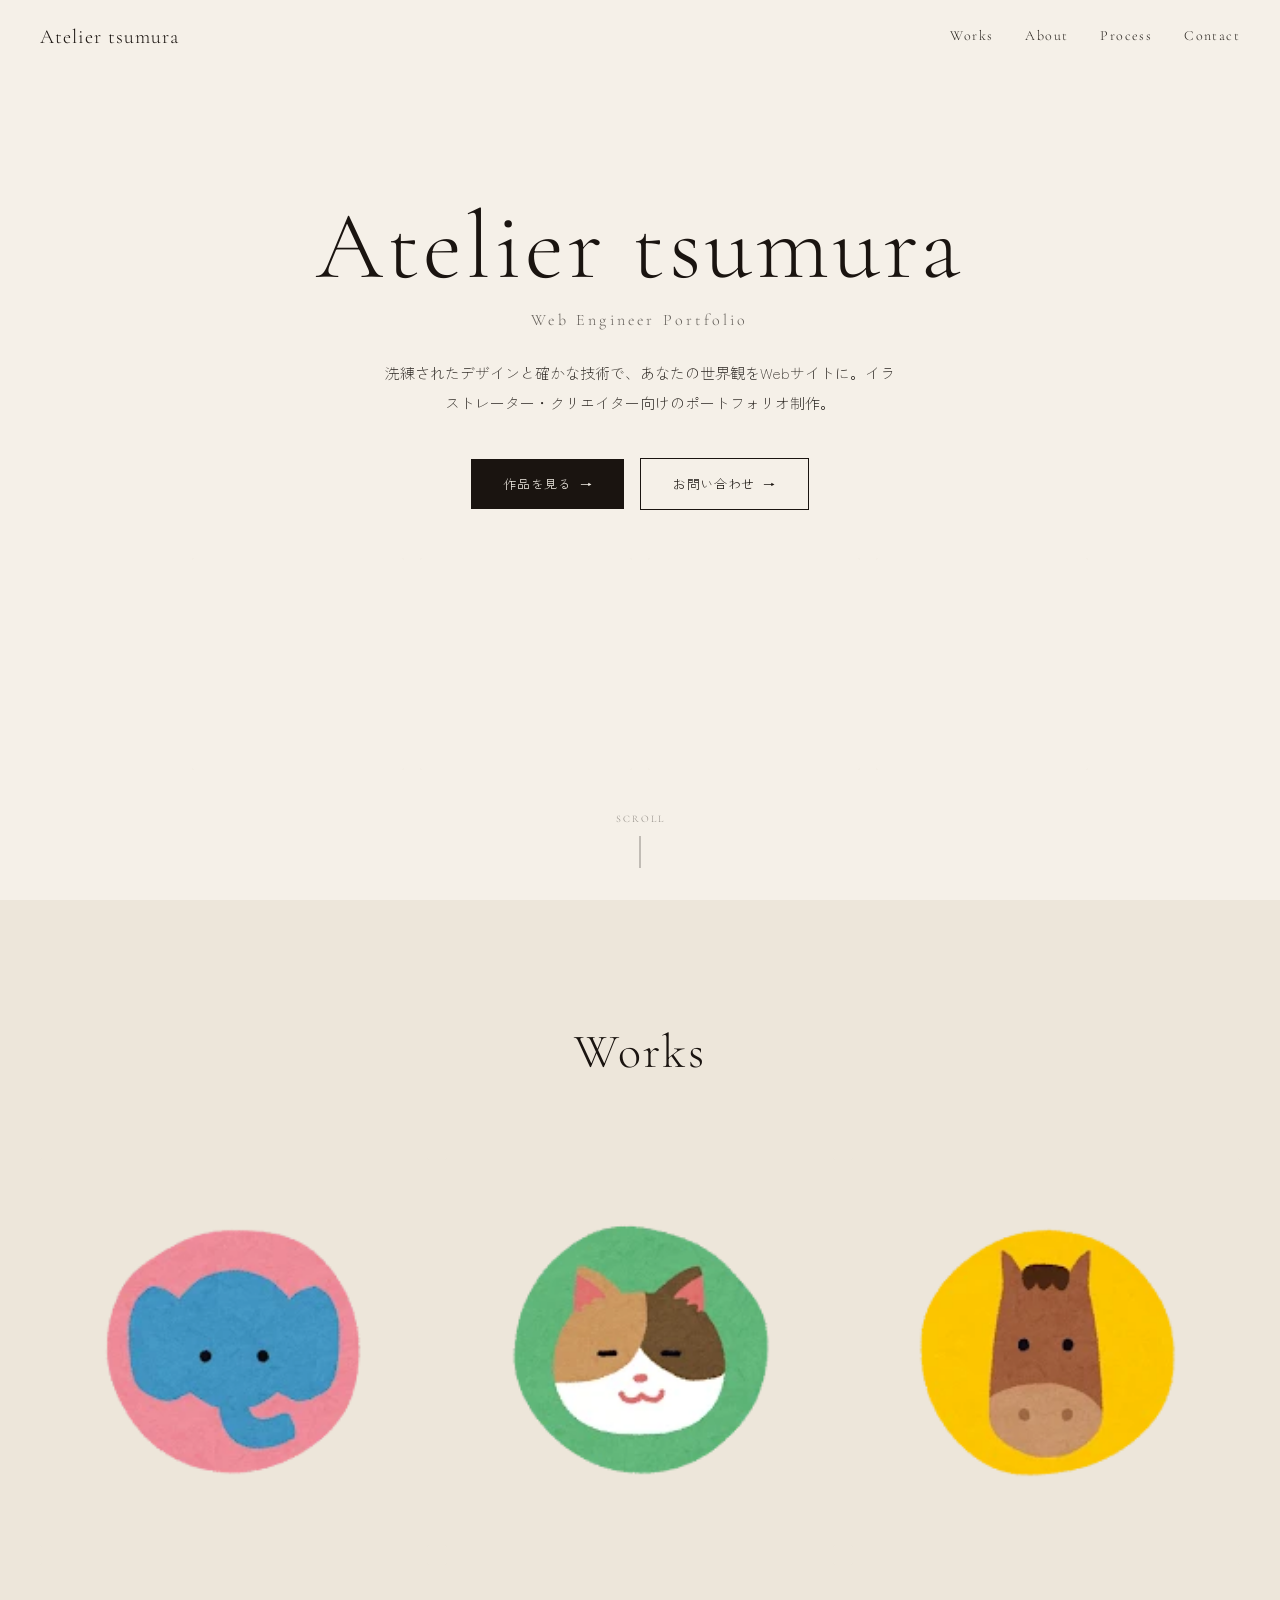
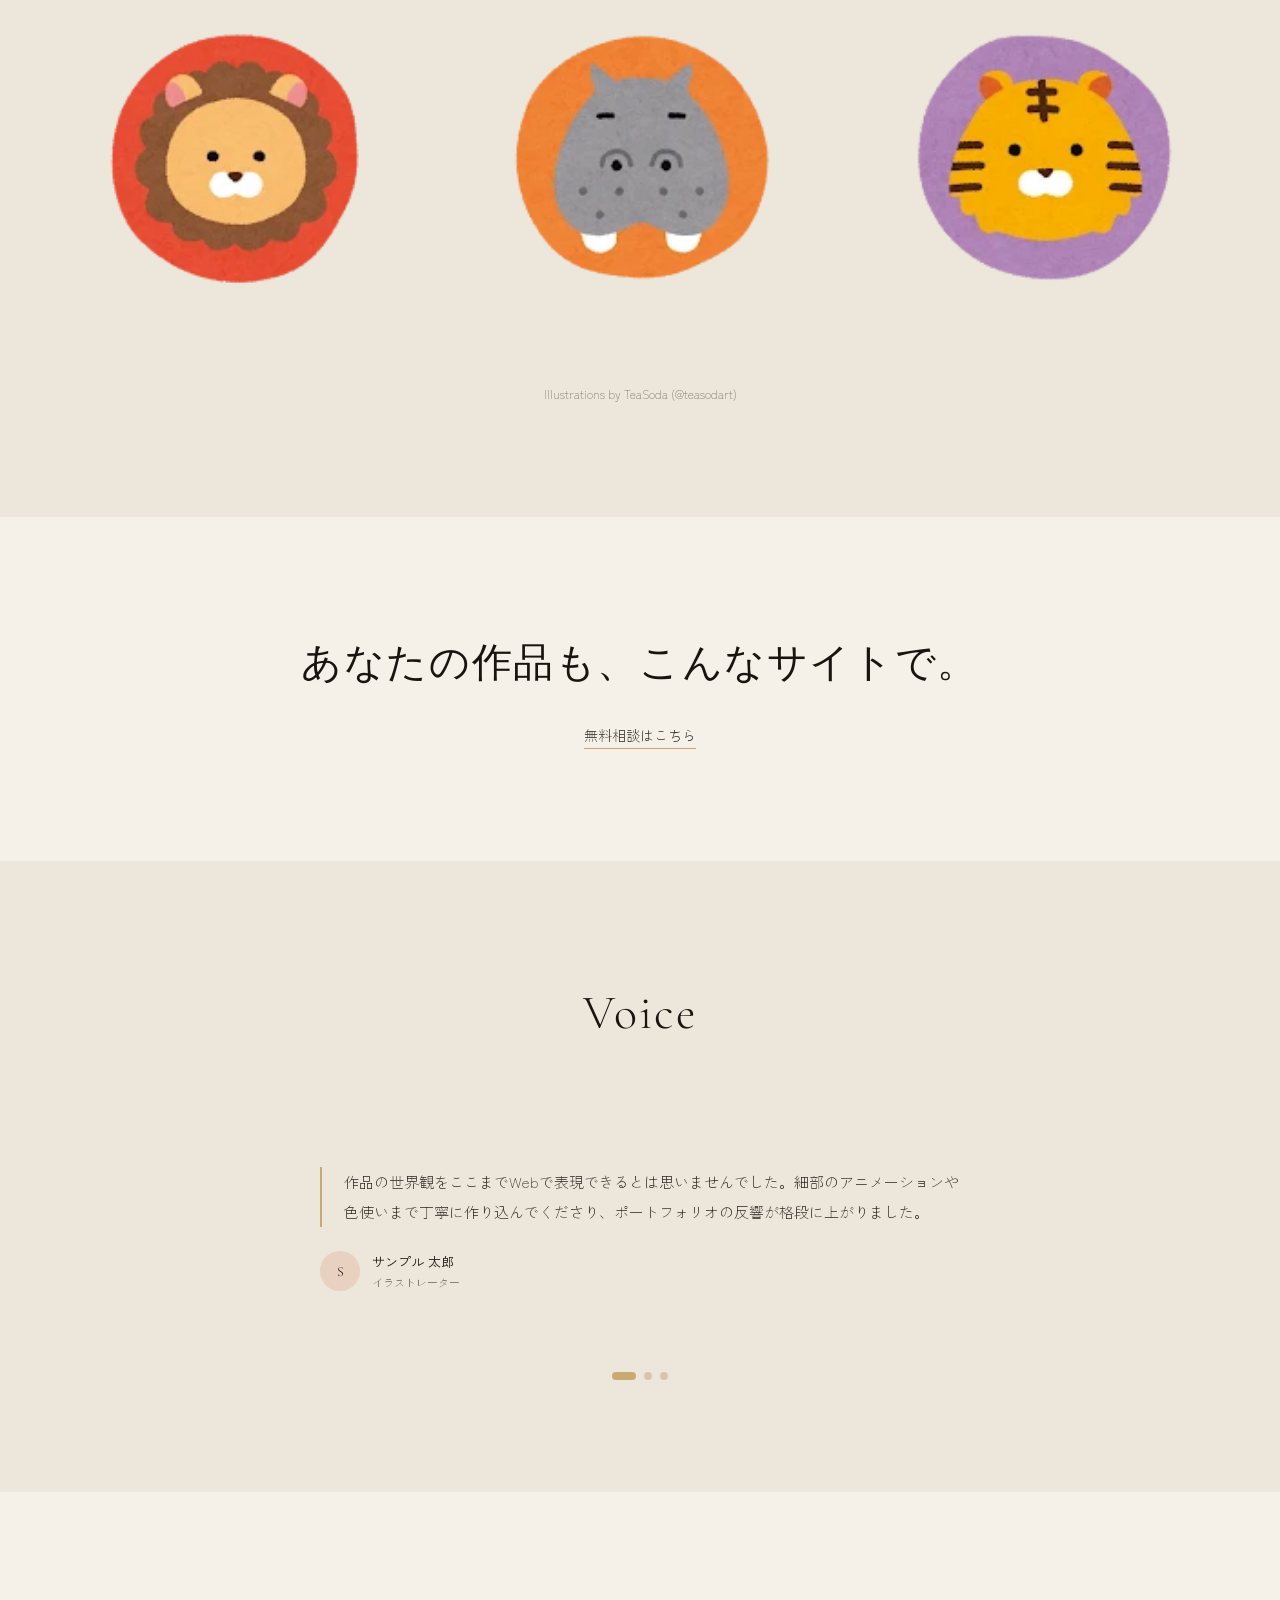
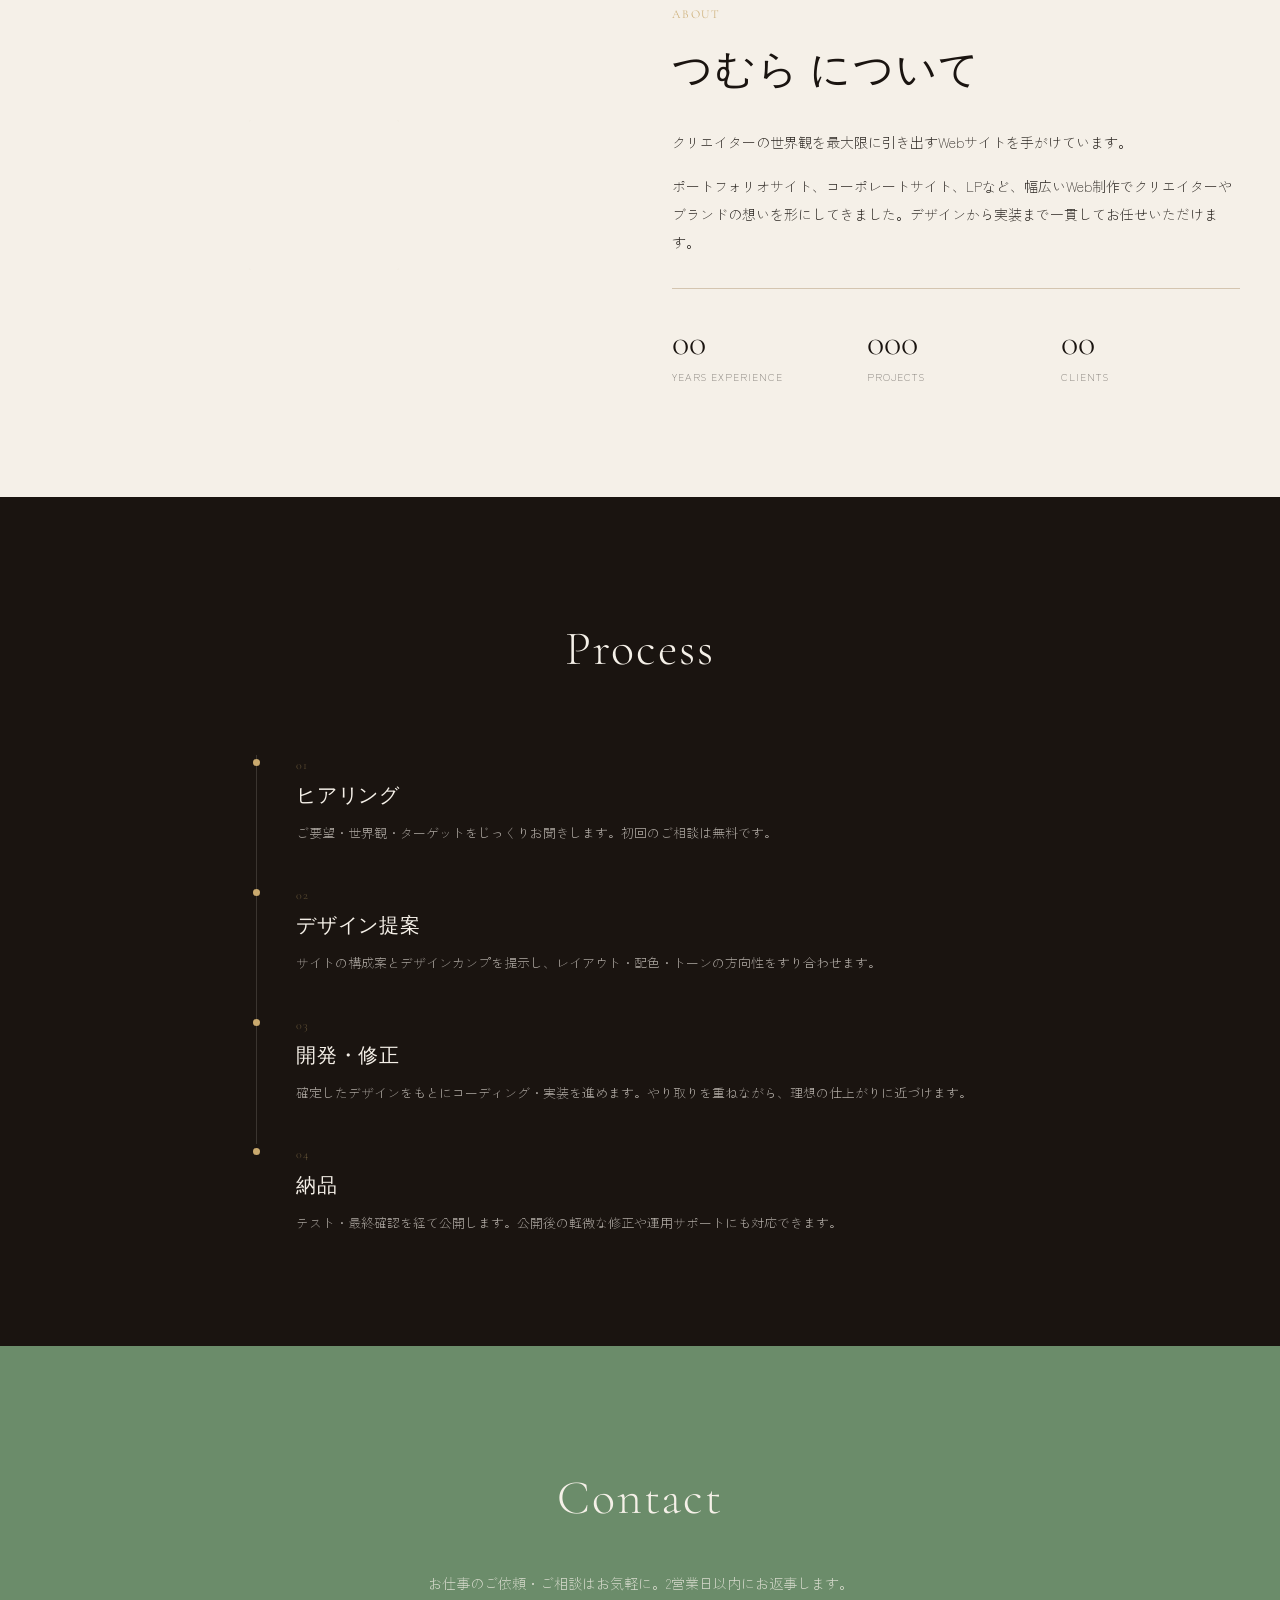
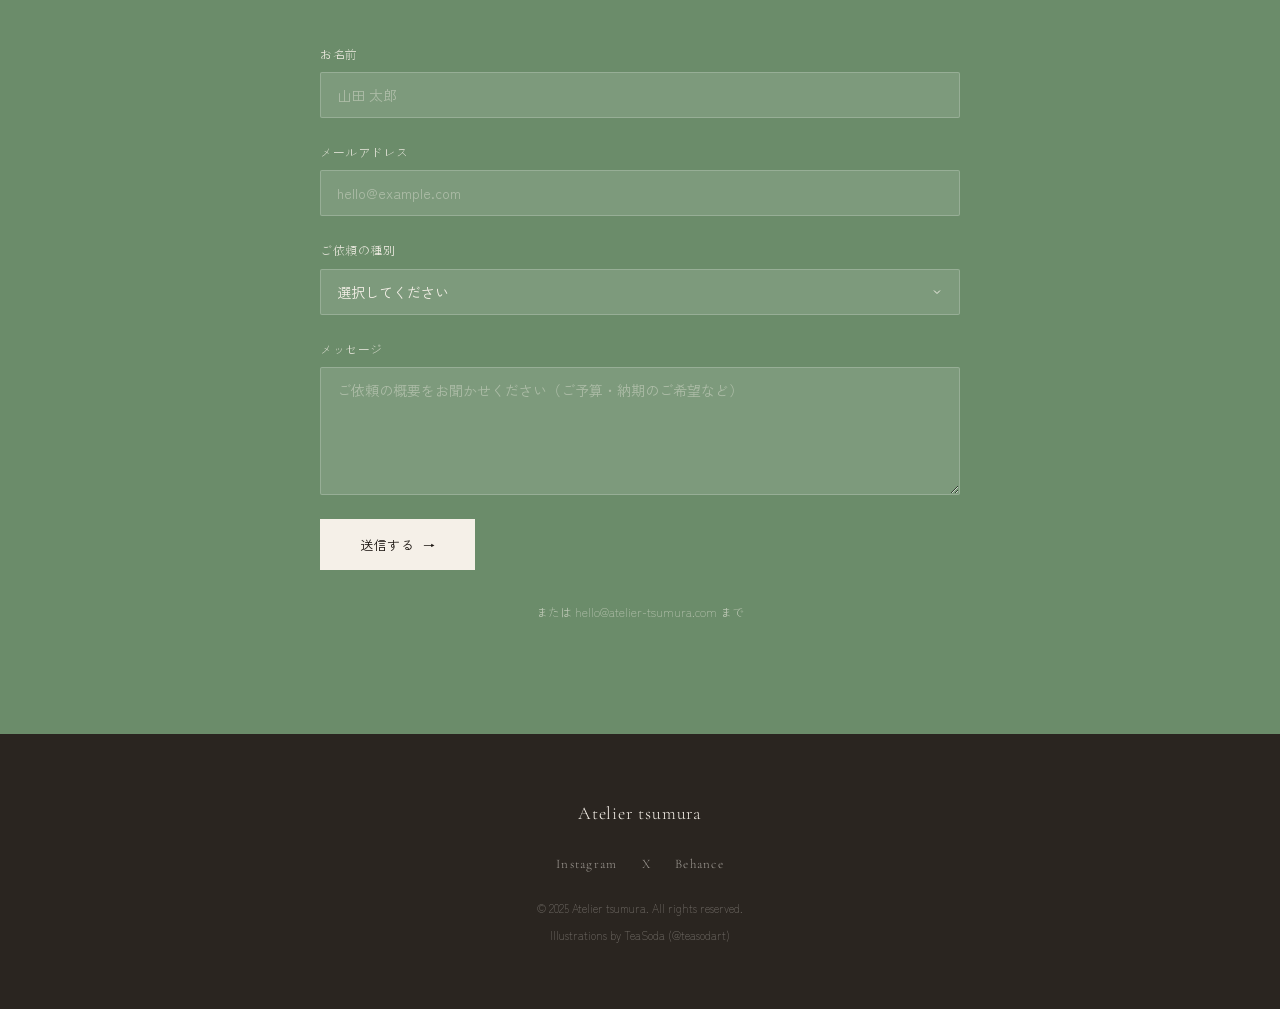
==== commit aa8afe41: "Unify aspect ratios and image dimensions for atelier-tsumura Co-Authored-By: Claude <noreply@anthrop" ====
--- a/sites/atelier-tsumura/index.html
+++ b/sites/atelier-tsumura/index.html
@@ -77,19 +77,19 @@
       <div class="hero-grid">
         <div class="hero-grid-item curtain-reveal" data-parallax="-0.15">
           <div class="curtain"></div>
-          <img src="images/animal_hitoyasumi.webp" alt="ぶた" width="600" height="800" fetchpriority="high">
+          <img src="images/animal_hitoyasumi.webp" alt="ぶた" width="150" height="150" fetchpriority="high">
         </div>
         <div class="hero-grid-item curtain-reveal" data-parallax="0.1">
           <div class="curtain"></div>
-          <img src="images/animal_embu.webp" alt="くま" width="600" height="600" fetchpriority="high">
+          <img src="images/animal_embu.webp" alt="くま" width="150" height="150" fetchpriority="high">
         </div>
         <div class="hero-grid-item curtain-reveal" data-parallax="0.1">
           <div class="curtain"></div>
-          <img src="images/animal_tomare.webp" alt="いぬ" width="600" height="600" loading="lazy" decoding="async">
+          <img src="images/animal_tomare.webp" alt="いぬ" width="150" height="150" loading="lazy" decoding="async">
         </div>
         <div class="hero-grid-item curtain-reveal" data-parallax="-0.15">
           <div class="curtain"></div>
-          <img src="images/animal_aglaonema.webp" alt="ねこ" width="600" height="800" loading="lazy" decoding="async">
+          <img src="images/animal_aglaonema.webp" alt="ねこ" width="150" height="150" loading="lazy" decoding="async">
         </div>
       </div>
 
@@ -106,7 +106,7 @@
 
         <div class="works-grid">
           <div class="work-card scroll-reveal reveal-up" data-cursor="View" data-work="zou">
-            <img class="work-card-image" src="images/animal_akahata.webp" alt="ぞう - イラスト" width="600" height="800" loading="lazy" decoding="async">
+            <img class="work-card-image" src="images/animal_akahata.webp" alt="ぞう - イラスト" width="150" height="150" loading="lazy" decoding="async">
             <div class="work-card-overlay">
               <h3 class="work-card-title">ぞう</h3>
               <p class="work-card-category">イラスト</p>
@@ -114,7 +114,7 @@
           </div>
 
           <div class="work-card scroll-reveal reveal-up" data-delay="100" data-cursor="View" data-work="neko">
-            <img class="work-card-image" src="images/animal_aglaonema.webp" alt="ねこ - イラスト" width="600" height="600" loading="lazy" decoding="async">
+            <img class="work-card-image" src="images/animal_aglaonema.webp" alt="ねこ - イラスト" width="150" height="150" loading="lazy" decoding="async">
             <div class="work-card-overlay">
               <h3 class="work-card-title">ねこ</h3>
               <p class="work-card-category">イラスト</p>
@@ -122,7 +122,7 @@
           </div>
 
           <div class="work-card scroll-reveal reveal-up" data-delay="200" data-cursor="View" data-work="uma">
-            <img class="work-card-image" src="images/animal_unplugged.webp" alt="うま - イラスト" width="600" height="600" loading="lazy" decoding="async">
+            <img class="work-card-image" src="images/animal_unplugged.webp" alt="うま - イラスト" width="150" height="150" loading="lazy" decoding="async">
             <div class="work-card-overlay">
               <h3 class="work-card-title">うま</h3>
               <p class="work-card-category">イラスト</p>
@@ -130,7 +130,7 @@
           </div>
 
           <div class="work-card scroll-reveal reveal-up" data-delay="100" data-cursor="View" data-work="lion">
-            <img class="work-card-image" src="images/animal_guitar-crash.webp" alt="ライオン - イラスト" width="800" height="600" loading="lazy" decoding="async">
+            <img class="work-card-image" src="images/animal_guitar-crash.webp" alt="ライオン - イラスト" width="150" height="150" loading="lazy" decoding="async">
             <div class="work-card-overlay">
               <h3 class="work-card-title">ライオン</h3>
               <p class="work-card-category">イラスト</p>
@@ -138,7 +138,7 @@
           </div>
 
           <div class="work-card scroll-reveal reveal-up" data-delay="200" data-cursor="View" data-work="kaba">
-            <img class="work-card-image" src="images/animal_kumorinochi.webp" alt="かば - イラスト" width="800" height="600" loading="lazy" decoding="async">
+            <img class="work-card-image" src="images/animal_kumorinochi.webp" alt="かば - イラスト" width="150" height="150" loading="lazy" decoding="async">
             <div class="work-card-overlay">
               <h3 class="work-card-title">かば</h3>
               <p class="work-card-category">イラスト</p>
@@ -146,7 +146,7 @@
           </div>
 
           <div class="work-card scroll-reveal reveal-up" data-delay="300" data-cursor="View" data-work="tora">
-            <img class="work-card-image" src="images/animal_koiwazurai.webp" alt="とら - イラスト" width="600" height="600" loading="lazy" decoding="async">
+            <img class="work-card-image" src="images/animal_koiwazurai.webp" alt="とら - イラスト" width="150" height="150" loading="lazy" decoding="async">
             <div class="work-card-overlay">
               <h3 class="work-card-title">とら</h3>
               <p class="work-card-category">イラスト</p>
@@ -237,7 +237,7 @@
       <div class="about-inner">
         <div class="about-image-wrapper curtain-reveal">
           <div class="curtain"></div>
-          <img src="images/animal_hitoyasumi.webp" alt="ぶた - プロフィール" width="600" height="800" loading="lazy" decoding="async">
+          <img src="images/animal_hitoyasumi.webp" alt="ぶた - プロフィール" width="150" height="150" loading="lazy" decoding="async">
         </div>
 
         <div class="about-text-content">
--- a/sites/atelier-tsumura/css/style.css
+++ b/sites/atelier-tsumura/css/style.css
@@ -412,15 +412,6 @@
   position: relative;
   overflow: hidden;
   border-radius: 2px;
-}
-
-.hero-grid-item:nth-child(1),
-.hero-grid-item:nth-child(4) {
-  aspect-ratio: 3 / 4;
-}
-
-.hero-grid-item:nth-child(2),
-.hero-grid-item:nth-child(3) {
   aspect-ratio: 1 / 1;
 }
 
@@ -508,7 +499,7 @@
   }
 }
 
-/* Works Grid - Masonry-like */
+/* Works Grid */
 .works-grid {
   display: grid;
   grid-template-columns: 1fr;
@@ -528,30 +519,7 @@
   overflow: hidden;
   border-radius: 2px;
   cursor: none;
-}
-
-.work-card:nth-child(1) {
-  aspect-ratio: 3 / 4;
-}
-
-@media (min-width: 768px) {
-  .work-card:nth-child(1) {
-    grid-row: span 2;
-  }
-}
-
-.work-card:nth-child(2),
-.work-card:nth-child(6) {
   aspect-ratio: 1 / 1;
-}
-
-.work-card:nth-child(3),
-.work-card:nth-child(4) {
-  aspect-ratio: 4 / 3;
-}
-
-.work-card:nth-child(5) {
-  aspect-ratio: 4 / 3;
 }
 
 .work-card-image {
@@ -892,7 +860,7 @@
   position: relative;
   overflow: hidden;
   border-radius: 2px;
-  aspect-ratio: 3 / 4;
+  aspect-ratio: 1 / 1;
   max-width: 24rem;
   margin: 0 auto;
 }
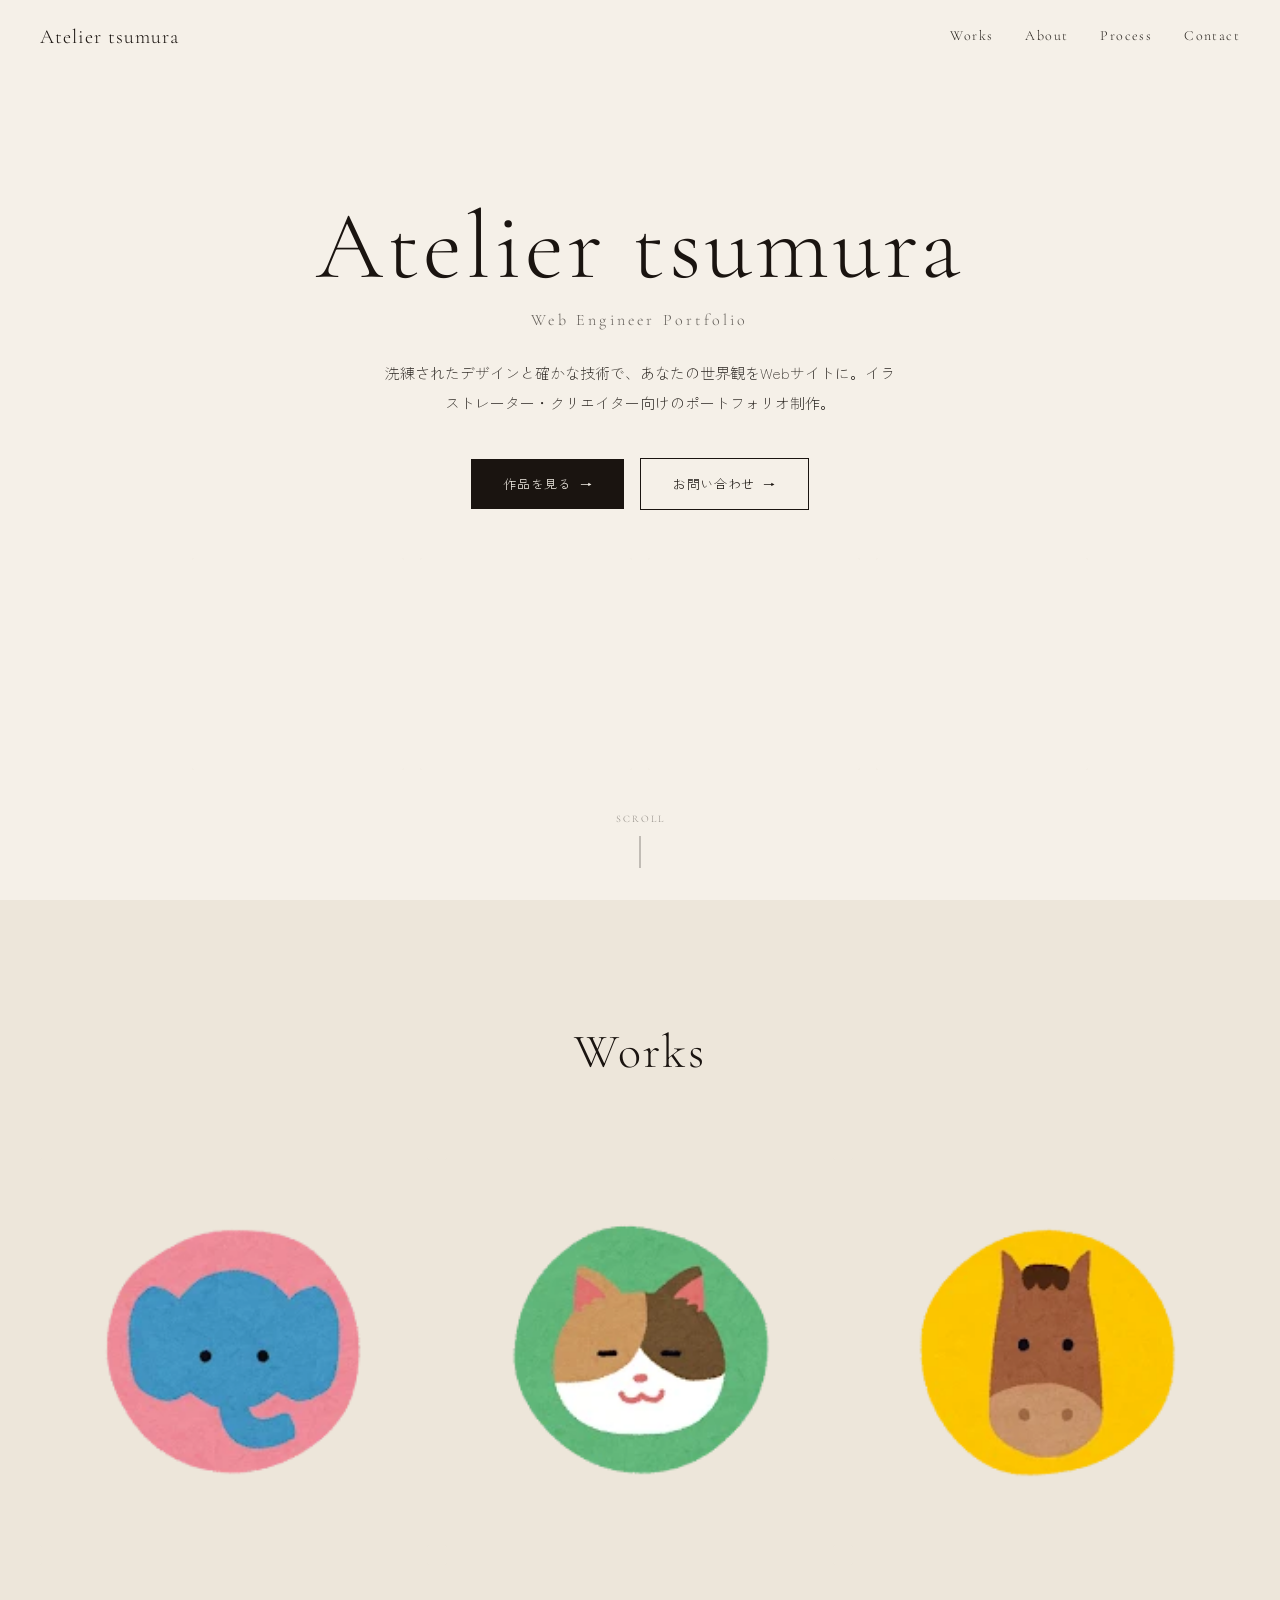
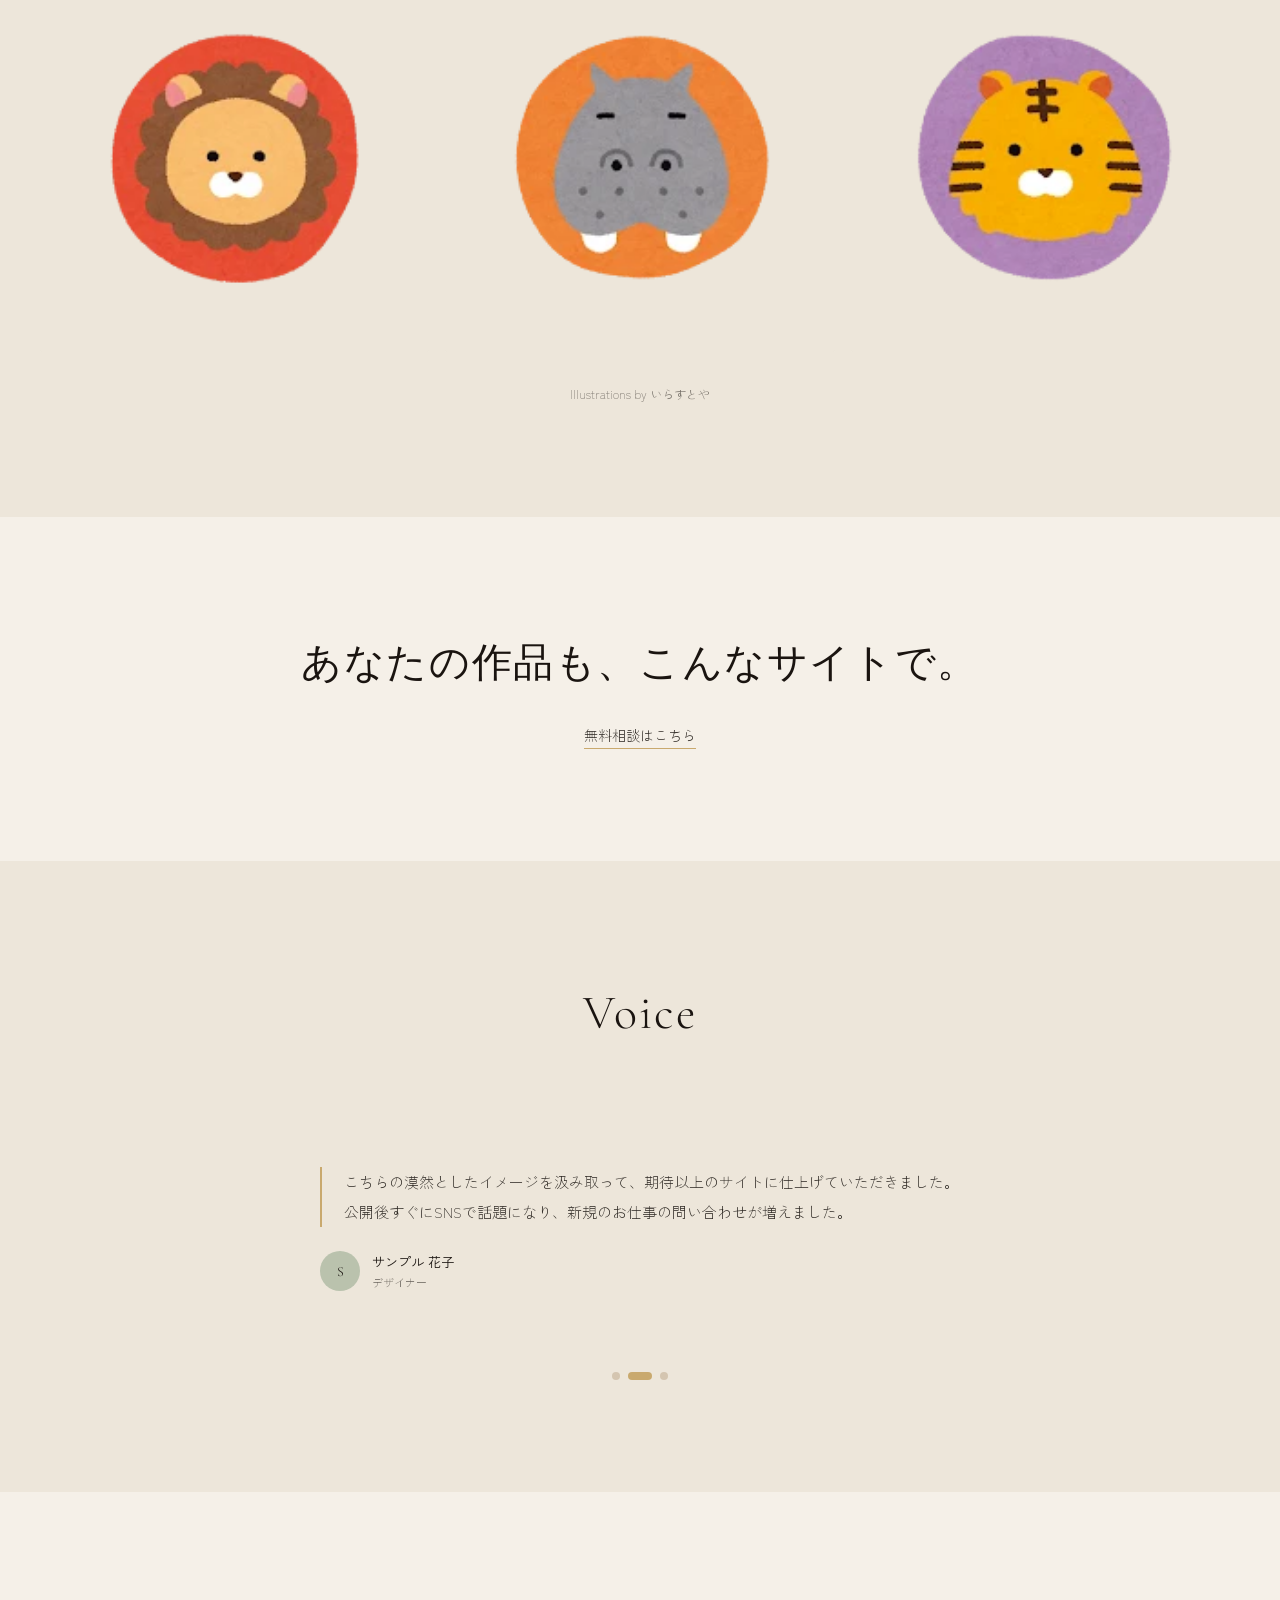
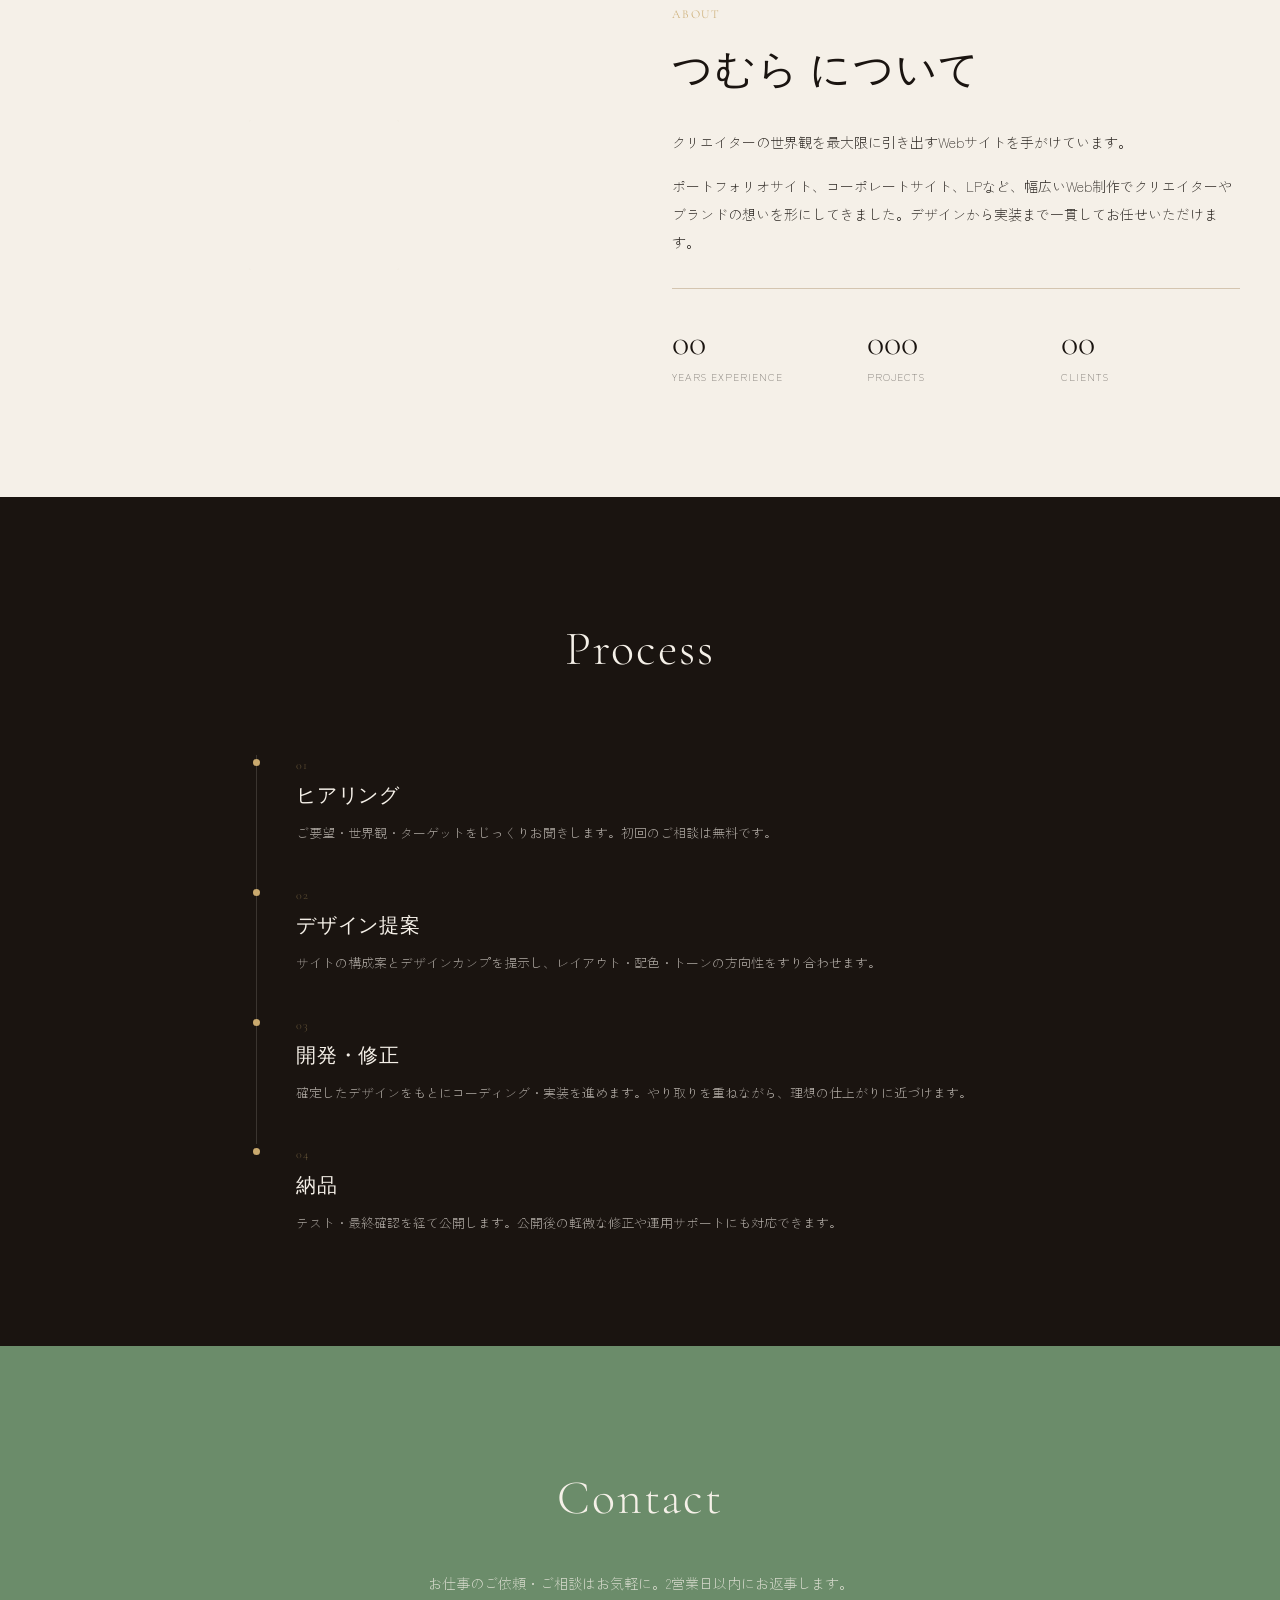
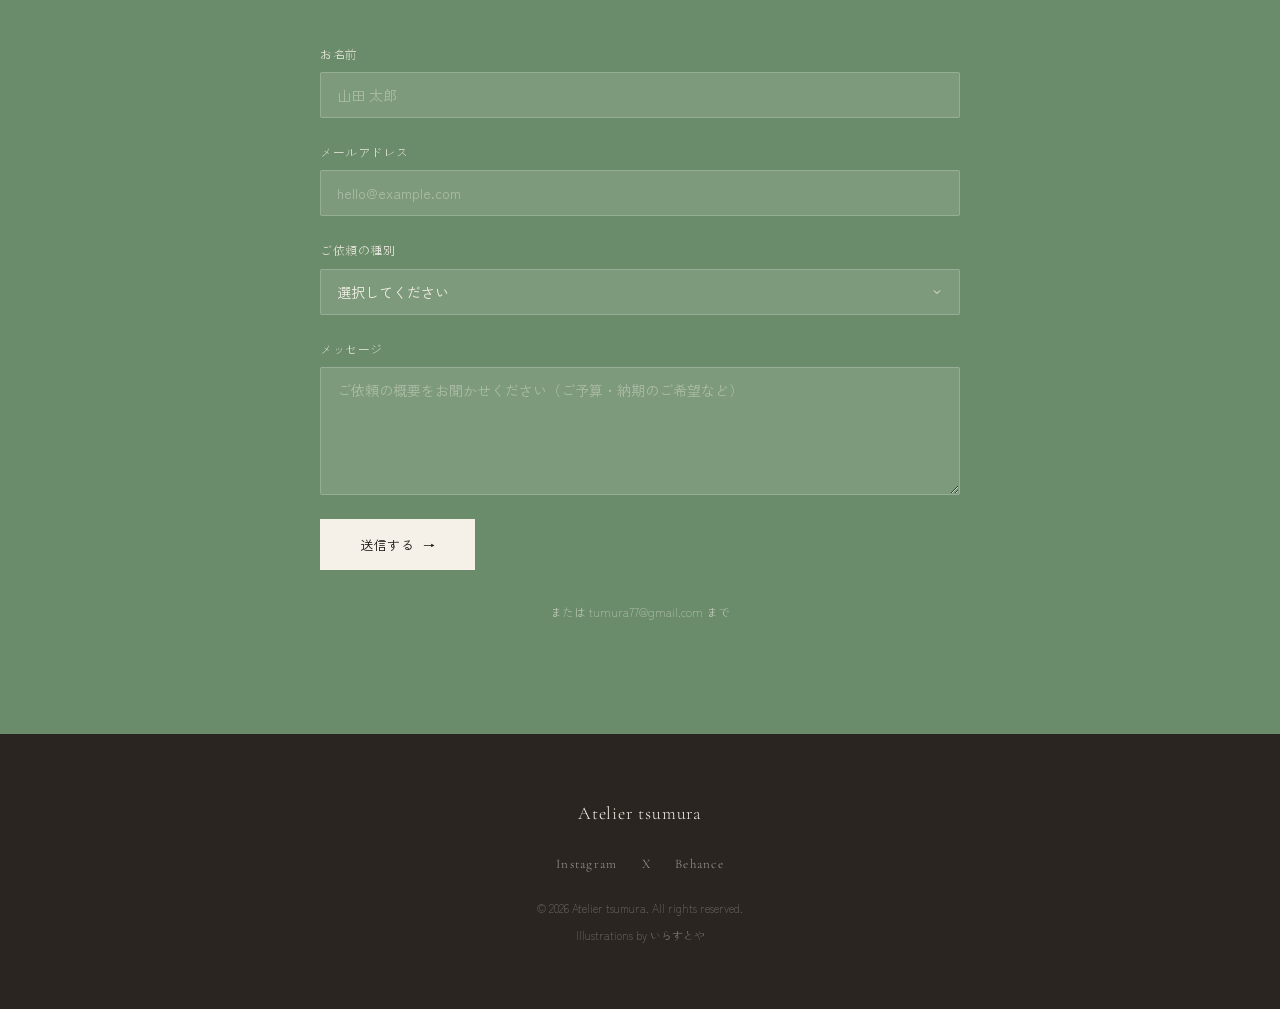
==== commit ebd93527: "Update GitHub username from hayakawadaiki to tsumura-175 Co-Authored-By: Claude <noreply@anthropic.c" ====
--- a/sites/atelier-tsumura/index.html
+++ b/sites/atelier-tsumura/index.html
@@ -5,6 +5,21 @@
   <meta name="viewport" content="width=device-width, initial-scale=1.0">
   <title>Atelier tsumura | Web Engineer つむら ポートフォリオ</title>
   <meta name="description" content="洗練されたデザインと確かな技術で、あなたの世界観をWebサイトに。イラストレーター・クリエイター向けのポートフォリオサイト制作。">
+  <!-- Favicon -->
+  <link rel="icon" type="image/webp" href="images/animal_hitoyasumi.webp">
+  <link rel="apple-touch-icon" href="images/animal_hitoyasumi.webp">
+  <!-- OGP -->
+  <meta property="og:title" content="Atelier tsumura | Web Engineer つむら ポートフォリオ">
+  <meta property="og:description" content="洗練されたデザインと確かな技術で、あなたの世界観をWebサイトに。イラストレーター・クリエイター向けのポートフォリオサイト制作。">
+  <meta property="og:image" content="https://tsumura-175.github.io/portfolio/assets/images/projects/atelier-tsumura.webp">
+  <meta property="og:url" content="https://tsumura-175.github.io/portfolio/sites/atelier-tsumura/">
+  <meta property="og:type" content="website">
+  <meta property="og:site_name" content="Atelier tsumura">
+  <!-- Shared CSS -->
+  <link rel="stylesheet" href="../../shared/css/reset.css">
+  <link rel="stylesheet" href="../../shared/css/form.css">
+  <link rel="stylesheet" href="../../shared/css/scroll-reveal.css">
+  <!-- Site CSS -->
   <link rel="stylesheet" href="css/style.css">
   <link rel="stylesheet" href="css/animations.css">
 </head>
@@ -155,7 +170,7 @@
         </div>
 
         <p class="works-credit">
-          Illustrations by <a href="https://x.com/teasodart" target="_blank" rel="noopener noreferrer">TeaSoda (@teasodart)</a>
+          Illustrations by <a href="https://www.irasutoya.com/" target="_blank" rel="noopener noreferrer">いらすとや</a>
         </p>
       </div>
     </section>
@@ -269,7 +284,7 @@
     </section>
 
     <!-- Process Section -->
-    <section class="process" id="process">
+    <section class="process" id="process" data-cursor-theme="light">
       <div class="process-inner">
         <h2 class="section-title split-text" data-split="char">Process</h2>
 
@@ -309,35 +324,36 @@
           お仕事のご依頼・ご相談はお気軽に。2営業日以内にお返事します。
         </p>
 
-        <form class="contact-form" id="contactForm" novalidate>
+        <iframe name="hidden_iframe" id="hidden_iframe" style="display:none;"></iframe>
+        <form class="contact-form" id="contactForm" action="https://docs.google.com/forms/d/e/1FAIpQLScR2M-zPmHHWlt-J96_YsoMY5OhRNxq15ETZvPt5jwk9yrdkQ/formResponse" method="POST" target="hidden_iframe" novalidate>
           <div class="form-group">
             <label class="form-label" for="name">お名前</label>
-            <input class="form-input" type="text" id="name" name="name" placeholder="山田 太郎" required>
+            <input class="form-input" type="text" id="name" name="entry.593411620" placeholder="山田 太郎" required>
             <span class="form-error">お名前を入力してください</span>
           </div>
 
           <div class="form-group">
             <label class="form-label" for="email">メールアドレス</label>
-            <input class="form-input" type="email" id="email" name="email" placeholder="hello@example.com" required>
+            <input class="form-input" type="email" id="email" name="entry.81051294" placeholder="hello@example.com" required>
             <span class="form-error">正しいメールアドレスを入力してください</span>
           </div>
 
           <div class="form-group">
             <label class="form-label" for="service">ご依頼の種別</label>
-            <select class="form-select" id="service" name="service">
+            <select class="form-select" id="service" name="entry.854515103">
               <option value="">選択してください</option>
-              <option value="portfolio">ポートフォリオサイト</option>
-              <option value="corporate">コーポレートサイト</option>
-              <option value="lp">LP制作</option>
-              <option value="ec">ECサイト</option>
-              <option value="renewal">既存サイトのリニューアル</option>
-              <option value="other">その他</option>
+              <option value="ポートフォリオサイト">ポートフォリオサイト</option>
+              <option value="コーポレートサイト">コーポレートサイト</option>
+              <option value="LP制作">LP制作</option>
+              <option value="ECサイト">ECサイト</option>
+              <option value="既存サイトのリニューアル">既存サイトのリニューアル</option>
+              <option value="その他">その他</option>
             </select>
           </div>
 
           <div class="form-group">
             <label class="form-label" for="message">メッセージ</label>
-            <textarea class="form-textarea" id="message" name="message" rows="5" placeholder="ご依頼の概要をお聞かせください（ご予算・納期のご希望など）"></textarea>
+            <textarea class="form-textarea" id="message" name="entry.1283378040" rows="5" placeholder="ご依頼の概要をお聞かせください（ご予算・納期のご希望など）"></textarea>
           </div>
 
           <button type="submit" class="form-submit magnetic-btn">
@@ -353,7 +369,7 @@
         </div>
 
         <p class="contact-email">
-          または <a href="mailto:hello@atelier-tsumura.com">hello@atelier-tsumura.com</a> まで
+          または <a href="mailto:tumura77@gmail.com">tumura77@gmail.com</a> まで
         </p>
       </div>
     </section>
@@ -363,7 +379,7 @@
   <!-- ========================================
        Footer
        ======================================== -->
-  <footer class="footer">
+  <footer class="footer" data-cursor-theme="light">
     <div class="footer-inner">
       <a href="#" class="footer-logo magnetic-btn">Atelier tsumura</a>
 
@@ -374,8 +390,8 @@
       </div>
 
       <div class="footer-bottom">
-        <p>&copy; 2025 Atelier tsumura. All rights reserved.</p>
-        <p class="footer-credit">Illustrations by <a href="https://x.com/teasodart" target="_blank" rel="noopener noreferrer">TeaSoda (@teasodart)</a></p>
+        <p>&copy; 2026 Atelier tsumura. All rights reserved.</p>
+        <p class="footer-credit">Illustrations by <a href="https://www.irasutoya.com/" target="_blank" rel="noopener noreferrer">いらすとや</a></p>
       </div>
     </div>
   </footer>
@@ -402,6 +418,7 @@
   </div>
 
   <!-- Scripts -->
+  <script src="../../shared/js/shared.js"></script>
   <script src="js/animations.js"></script>
   <script src="js/main.js"></script>
 </body>
